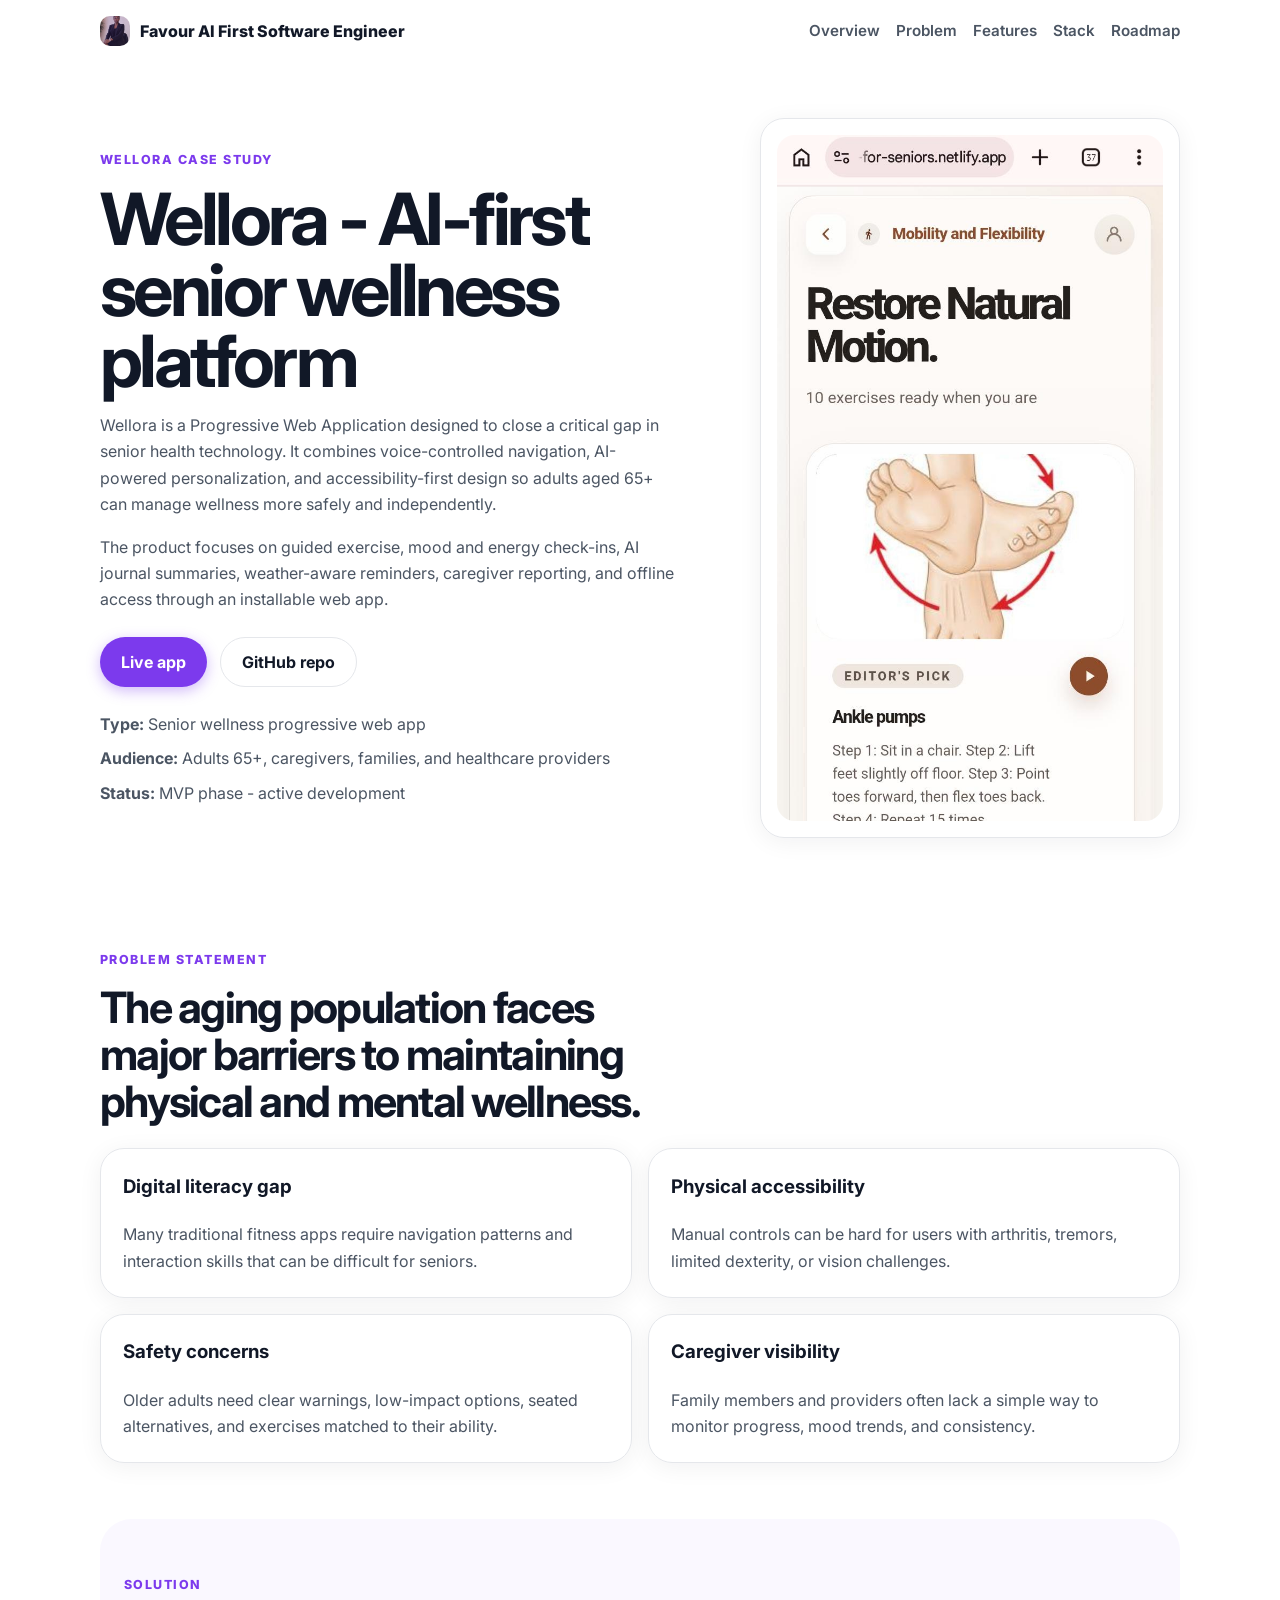
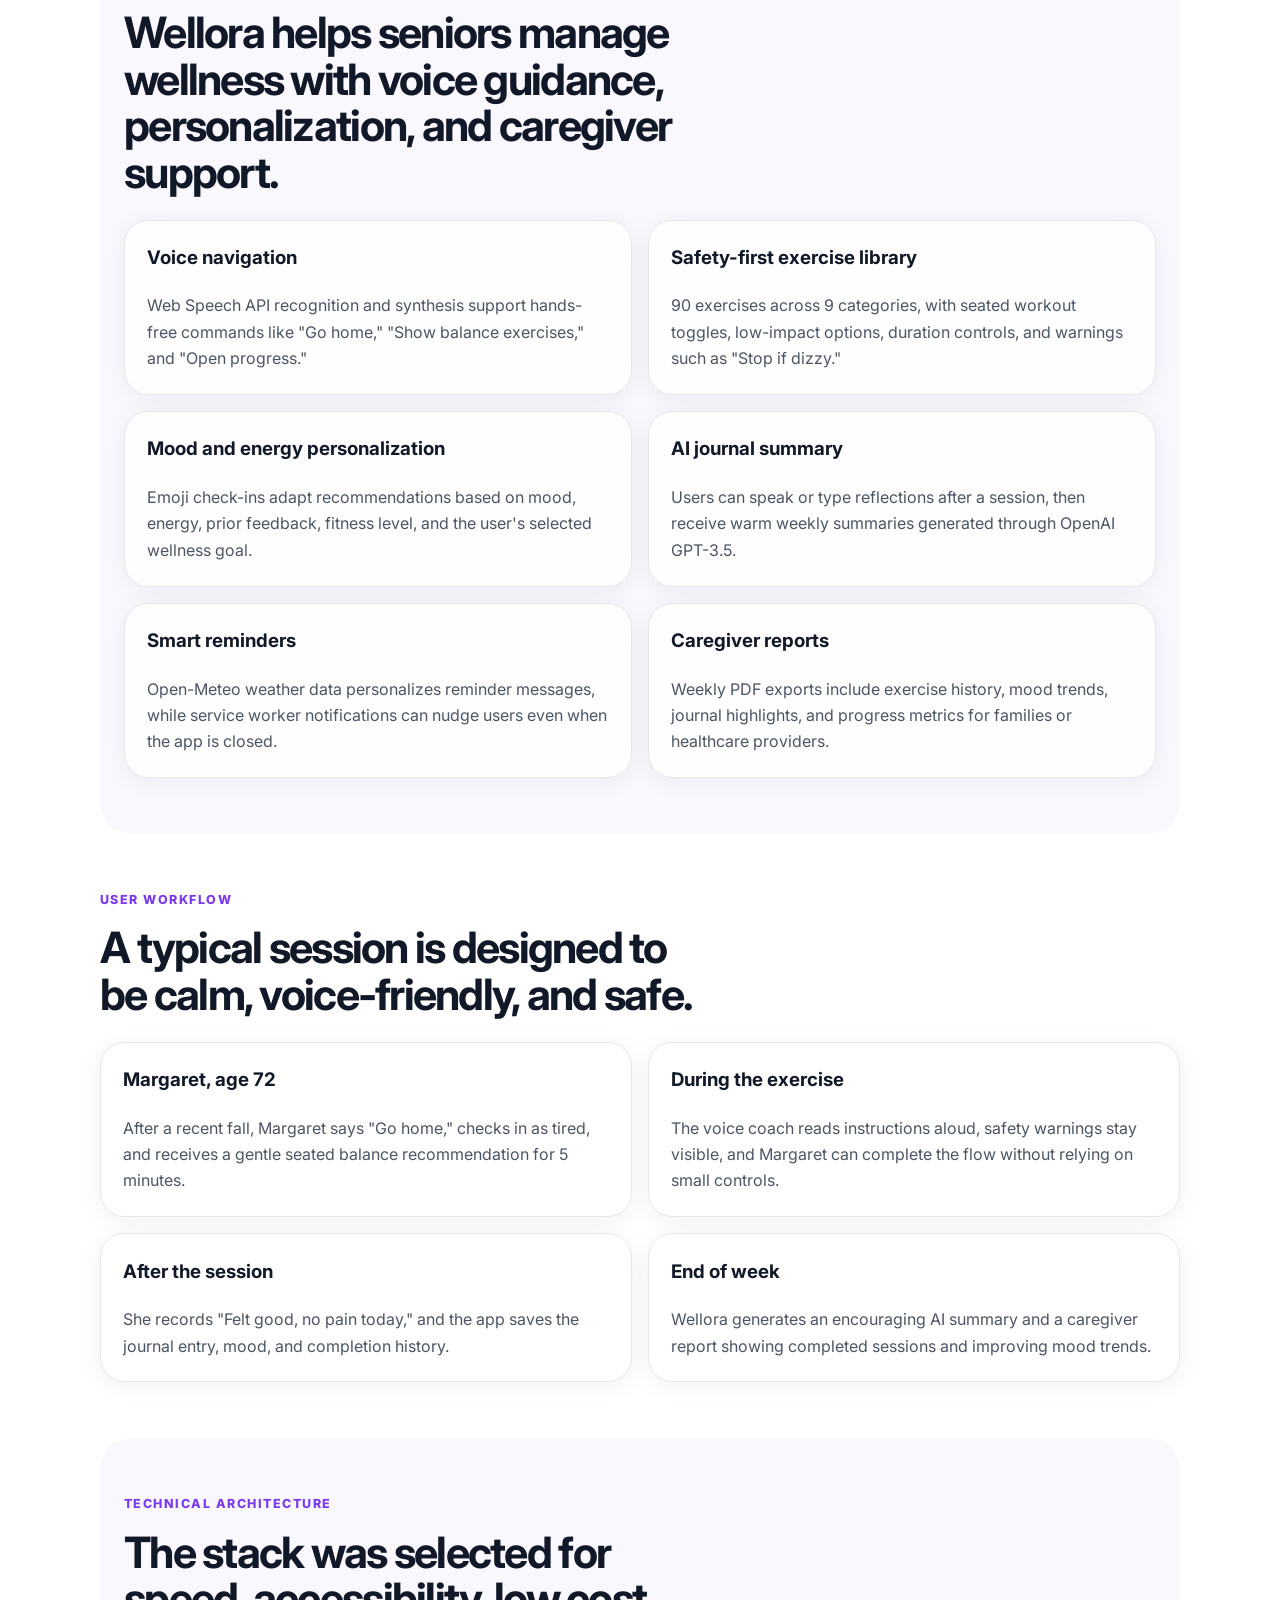
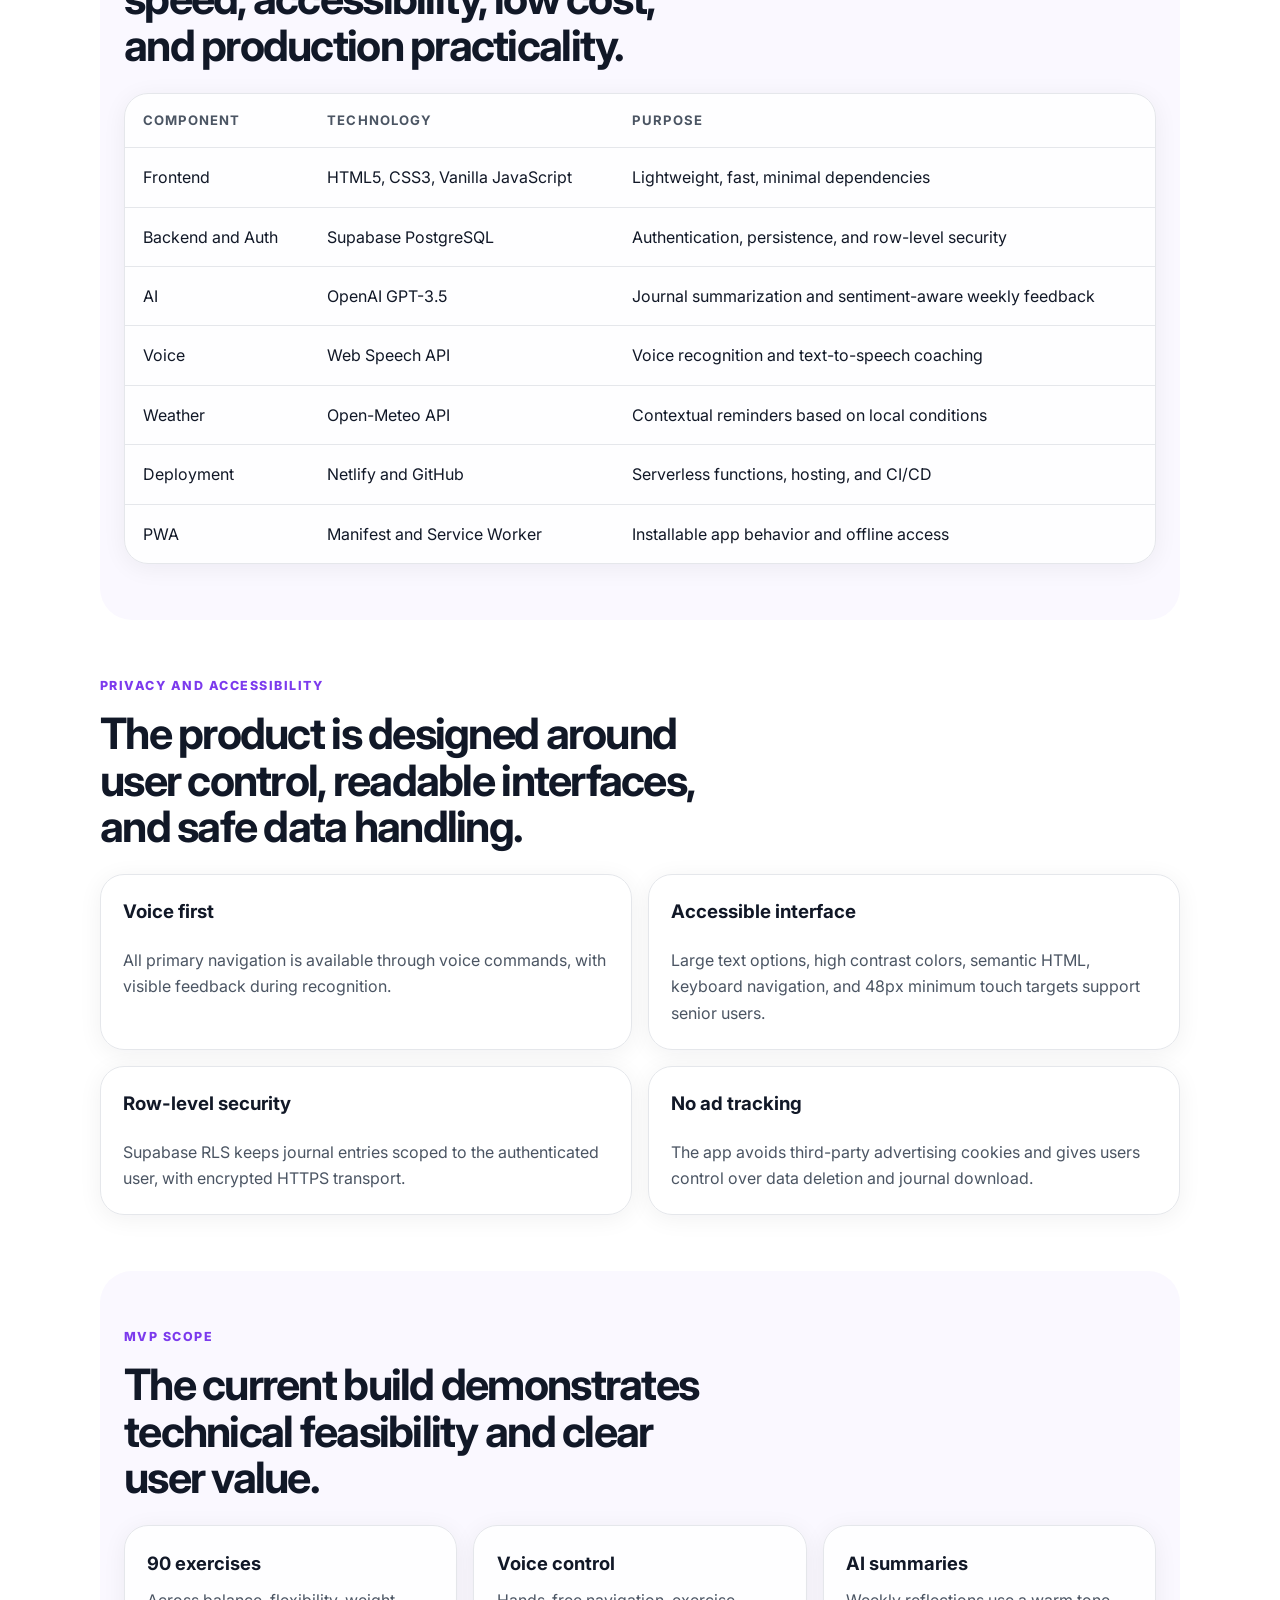
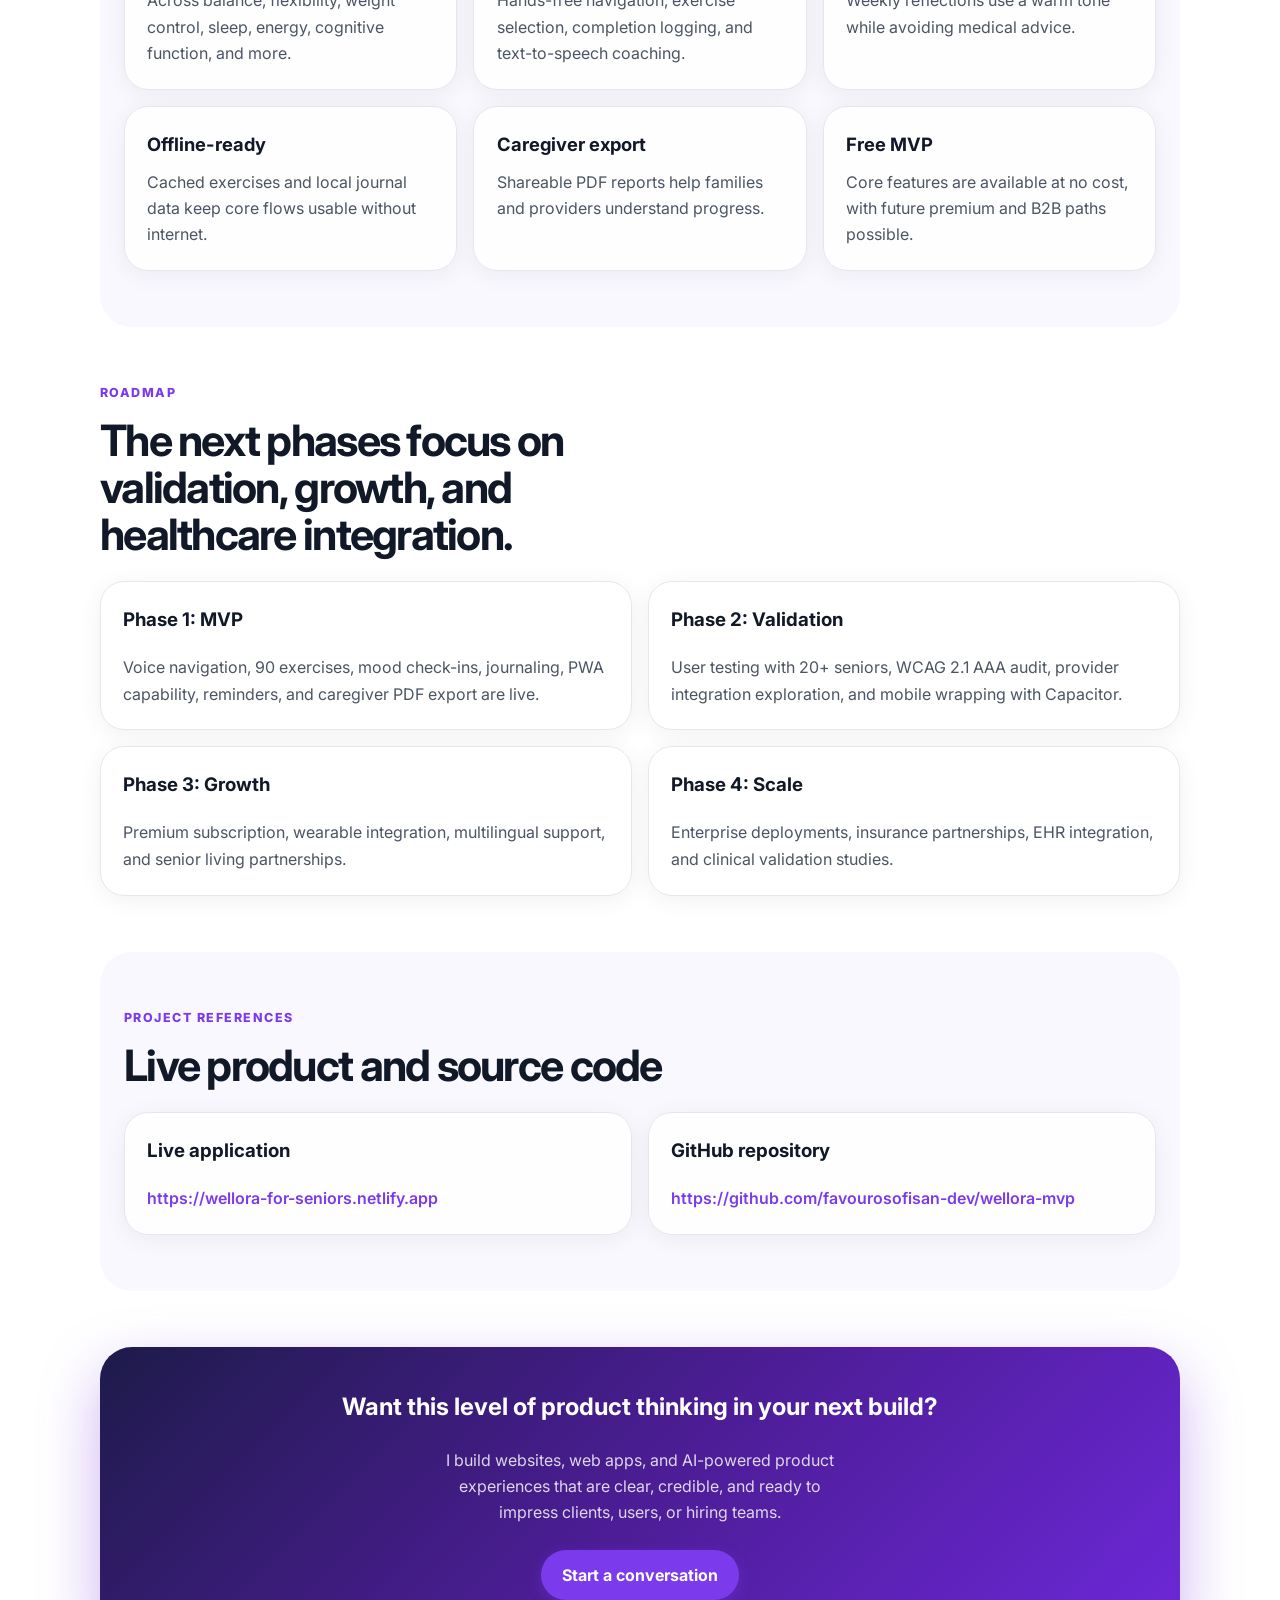
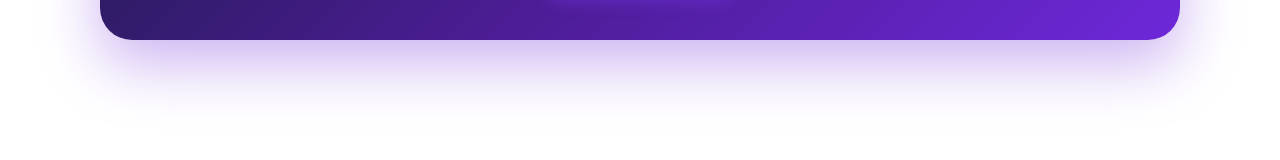
==== wellora-case-study/index.html @ d1d51df8 "Update portfolio workflow and toolkit" ====
<!DOCTYPE html>
<html lang="en">
  <head>
    <meta charset="UTF-8" />
    <meta name="viewport" content="width=device-width, initial-scale=1.0" />
    <title>Wellora Case Study | Favour Osofisan</title>
    <meta
      name="description"
      content="Wellora case study: an AI-first senior wellness PWA with voice navigation, AI personalization, caregiver reports, offline support, and accessibility-first design."
    />
    <link rel="preconnect" href="https://fonts.googleapis.com" />
    <link rel="preconnect" href="https://fonts.gstatic.com" crossorigin />
    <link
      href="https://fonts.googleapis.com/css2?family=Inter:wght@400;500;600;700;800&display=swap"
      rel="stylesheet"
    />
    <link rel="icon" href="../images/new%20portfolio%20image.jpeg" />
    <link rel="stylesheet" href="style.css" />
  </head>
  <body>
    <header class="site-header">
      <a class="brand" href="../index.html">
        <span class="brand-mark brand-photo" aria-hidden="true"></span>
        <span>Favour AI First Software Engineer</span>
      </a>
      <nav class="site-nav" aria-label="Case study navigation">
        <a href="#overview">Overview</a>
        <a href="#problem">Problem</a>
        <a href="#features">Features</a>
        <a href="#stack">Stack</a>
        <a href="#roadmap">Roadmap</a>
      </nav>
    </header>

    <main>
      <section class="hero" id="overview">
        <div class="hero-copy">
          <p class="eyebrow">Wellora Case Study</p>
          <h1>Wellora - AI-first senior wellness platform</h1>
          <p class="intro">
            Wellora is a Progressive Web Application designed to close a critical gap in senior
            health technology. It combines voice-controlled navigation, AI-powered personalization,
            and accessibility-first design so adults aged 65+ can manage wellness more safely and
            independently.
          </p>
          <p class="intro">
            The product focuses on guided exercise, mood and energy check-ins, AI journal summaries,
            weather-aware reminders, caregiver reporting, and offline access through an installable
            web app.
          </p>
          <div class="hero-actions">
            <a class="btn btn-primary" href="https://wellora-for-seniors.netlify.app" target="_blank" rel="noreferrer">Live app</a>
            <a class="btn btn-secondary" href="https://github.com/favourosofisan-dev/wellora-mvp" target="_blank" rel="noreferrer">GitHub repo</a>
          </div>
          <ul class="meta-list">
            <li><strong>Type:</strong> Senior wellness progressive web app</li>
            <li><strong>Audience:</strong> Adults 65+, caregivers, families, and healthcare providers</li>
            <li><strong>Status:</strong> MVP phase - active development</li>
          </ul>
        </div>

        <div class="hero-media card">
          <img src="../images/wellora-portfolio-image.jpeg" alt="Wellora app interface preview" />
        </div>
      </section>

      <section class="section" id="problem">
        <div class="section-heading">
          <p class="eyebrow">Problem Statement</p>
          <h2>The aging population faces major barriers to maintaining physical and mental wellness.</h2>
        </div>
        <div class="grid-two">
          <article class="card content-card">
            <h3>Digital literacy gap</h3>
            <p>Many traditional fitness apps require navigation patterns and interaction skills that can be difficult for seniors.</p>
          </article>
          <article class="card content-card">
            <h3>Physical accessibility</h3>
            <p>Manual controls can be hard for users with arthritis, tremors, limited dexterity, or vision challenges.</p>
          </article>
          <article class="card content-card">
            <h3>Safety concerns</h3>
            <p>Older adults need clear warnings, low-impact options, seated alternatives, and exercises matched to their ability.</p>
          </article>
          <article class="card content-card">
            <h3>Caregiver visibility</h3>
            <p>Family members and providers often lack a simple way to monitor progress, mood trends, and consistency.</p>
          </article>
        </div>
      </section>

      <section class="section section-tint" id="features">
        <div class="section-heading">
          <p class="eyebrow">Solution</p>
          <h2>Wellora helps seniors manage wellness with voice guidance, personalization, and caregiver support.</h2>
        </div>
        <div class="solution-grid">
          <article class="card content-card">
            <h3>Voice navigation</h3>
            <p>Web Speech API recognition and synthesis support hands-free commands like "Go home," "Show balance exercises," and "Open progress."</p>
          </article>
          <article class="card content-card">
            <h3>Safety-first exercise library</h3>
            <p>90 exercises across 9 categories, with seated workout toggles, low-impact options, duration controls, and warnings such as "Stop if dizzy."</p>
          </article>
          <article class="card content-card">
            <h3>Mood and energy personalization</h3>
            <p>Emoji check-ins adapt recommendations based on mood, energy, prior feedback, fitness level, and the user's selected wellness goal.</p>
          </article>
          <article class="card content-card">
            <h3>AI journal summary</h3>
            <p>Users can speak or type reflections after a session, then receive warm weekly summaries generated through OpenAI GPT-3.5.</p>
          </article>
          <article class="card content-card">
            <h3>Smart reminders</h3>
            <p>Open-Meteo weather data personalizes reminder messages, while service worker notifications can nudge users even when the app is closed.</p>
          </article>
          <article class="card content-card">
            <h3>Caregiver reports</h3>
            <p>Weekly PDF exports include exercise history, mood trends, journal highlights, and progress metrics for families or healthcare providers.</p>
          </article>
        </div>
      </section>

      <section class="section" id="workflow">
        <div class="section-heading">
          <p class="eyebrow">User Workflow</p>
          <h2>A typical session is designed to be calm, voice-friendly, and safe.</h2>
        </div>
        <div class="grid-two">
          <article class="card content-card">
            <h3>Margaret, age 72</h3>
            <p>After a recent fall, Margaret says "Go home," checks in as tired, and receives a gentle seated balance recommendation for 5 minutes.</p>
          </article>
          <article class="card content-card">
            <h3>During the exercise</h3>
            <p>The voice coach reads instructions aloud, safety warnings stay visible, and Margaret can complete the flow without relying on small controls.</p>
          </article>
          <article class="card content-card">
            <h3>After the session</h3>
            <p>She records "Felt good, no pain today," and the app saves the journal entry, mood, and completion history.</p>
          </article>
          <article class="card content-card">
            <h3>End of week</h3>
            <p>Wellora generates an encouraging AI summary and a caregiver report showing completed sessions and improving mood trends.</p>
          </article>
        </div>
      </section>

      <section class="section section-tint" id="stack">
        <div class="section-heading">
          <p class="eyebrow">Technical Architecture</p>
          <h2>The stack was selected for speed, accessibility, low cost, and production practicality.</h2>
        </div>
        <div class="table-card card">
          <table class="info-table">
            <thead>
              <tr>
                <th>Component</th>
                <th>Technology</th>
                <th>Purpose</th>
              </tr>
            </thead>
            <tbody>
              <tr>
                <td>Frontend</td>
                <td>HTML5, CSS3, Vanilla JavaScript</td>
                <td>Lightweight, fast, minimal dependencies</td>
              </tr>
              <tr>
                <td>Backend and Auth</td>
                <td>Supabase PostgreSQL</td>
                <td>Authentication, persistence, and row-level security</td>
              </tr>
              <tr>
                <td>AI</td>
                <td>OpenAI GPT-3.5</td>
                <td>Journal summarization and sentiment-aware weekly feedback</td>
              </tr>
              <tr>
                <td>Voice</td>
                <td>Web Speech API</td>
                <td>Voice recognition and text-to-speech coaching</td>
              </tr>
              <tr>
                <td>Weather</td>
                <td>Open-Meteo API</td>
                <td>Contextual reminders based on local conditions</td>
              </tr>
              <tr>
                <td>Deployment</td>
                <td>Netlify and GitHub</td>
                <td>Serverless functions, hosting, and CI/CD</td>
              </tr>
              <tr>
                <td>PWA</td>
                <td>Manifest and Service Worker</td>
                <td>Installable app behavior and offline access</td>
              </tr>
            </tbody>
          </table>
        </div>
      </section>

      <section class="section" id="privacy">
        <div class="section-heading">
          <p class="eyebrow">Privacy and Accessibility</p>
          <h2>The product is designed around user control, readable interfaces, and safe data handling.</h2>
        </div>
        <div class="solution-grid">
          <article class="card content-card">
            <h3>Voice first</h3>
            <p>All primary navigation is available through voice commands, with visible feedback during recognition.</p>
          </article>
          <article class="card content-card">
            <h3>Accessible interface</h3>
            <p>Large text options, high contrast colors, semantic HTML, keyboard navigation, and 48px minimum touch targets support senior users.</p>
          </article>
          <article class="card content-card">
            <h3>Row-level security</h3>
            <p>Supabase RLS keeps journal entries scoped to the authenticated user, with encrypted HTTPS transport.</p>
          </article>
          <article class="card content-card">
            <h3>No ad tracking</h3>
            <p>The app avoids third-party advertising cookies and gives users control over data deletion and journal download.</p>
          </article>
        </div>
      </section>

      <section class="section section-tint" id="results">
        <div class="section-heading">
          <p class="eyebrow">MVP Scope</p>
          <h2>The current build demonstrates technical feasibility and clear user value.</h2>
        </div>
        <div class="results-grid">
          <article class="card result-card">
            <strong>90 exercises</strong>
            <p>Across balance, flexibility, weight control, sleep, energy, cognitive function, and more.</p>
          </article>
          <article class="card result-card">
            <strong>Voice control</strong>
            <p>Hands-free navigation, exercise selection, completion logging, and text-to-speech coaching.</p>
          </article>
          <article class="card result-card">
            <strong>AI summaries</strong>
            <p>Weekly reflections use a warm tone while avoiding medical advice.</p>
          </article>
          <article class="card result-card">
            <strong>Offline-ready</strong>
            <p>Cached exercises and local journal data keep core flows usable without internet.</p>
          </article>
          <article class="card result-card">
            <strong>Caregiver export</strong>
            <p>Shareable PDF reports help families and providers understand progress.</p>
          </article>
          <article class="card result-card">
            <strong>Free MVP</strong>
            <p>Core features are available at no cost, with future premium and B2B paths possible.</p>
          </article>
        </div>
      </section>

      <section class="section" id="roadmap">
        <div class="section-heading">
          <p class="eyebrow">Roadmap</p>
          <h2>The next phases focus on validation, growth, and healthcare integration.</h2>
        </div>
        <div class="grid-two">
          <article class="card content-card">
            <h3>Phase 1: MVP</h3>
            <p>Voice navigation, 90 exercises, mood check-ins, journaling, PWA capability, reminders, and caregiver PDF export are live.</p>
          </article>
          <article class="card content-card">
            <h3>Phase 2: Validation</h3>
            <p>User testing with 20+ seniors, WCAG 2.1 AAA audit, provider integration exploration, and mobile wrapping with Capacitor.</p>
          </article>
          <article class="card content-card">
            <h3>Phase 3: Growth</h3>
            <p>Premium subscription, wearable integration, multilingual support, and senior living partnerships.</p>
          </article>
          <article class="card content-card">
            <h3>Phase 4: Scale</h3>
            <p>Enterprise deployments, insurance partnerships, EHR integration, and clinical validation studies.</p>
          </article>
        </div>
      </section>

      <section class="section section-tint" id="links">
        <div class="section-heading">
          <p class="eyebrow">Project References</p>
          <h2>Live product and source code</h2>
        </div>
        <div class="grid-two">
          <article class="card content-card">
            <h3>Live application</h3>
            <p><a class="text-link" href="https://wellora-for-seniors.netlify.app" target="_blank" rel="noreferrer">https://wellora-for-seniors.netlify.app</a></p>
          </article>
          <article class="card content-card">
            <h3>GitHub repository</h3>
            <p><a class="text-link" href="https://github.com/favourosofisan-dev/wellora-mvp" target="_blank" rel="noreferrer">https://github.com/favourosofisan-dev/wellora-mvp</a></p>
          </article>
        </div>
      </section>

      <section class="cta">
        <div class="cta-card">
          <h2>Want this level of product thinking in your next build?</h2>
          <p>
            I build websites, web apps, and AI-powered product experiences that are clear, credible,
            and ready to impress clients, users, or hiring teams.
          </p>
          <a class="btn btn-primary" href="../index.html#contact">Start a conversation</a>
        </div>
      </section>
    </main>

    <script src="script.js"></script>
  </body>
</html>
---- wellora-case-study/style.css ----
:root {
  --bg: #ffffff;
  --surface: #ffffff;
  --surface-soft: #faf8ff;
  --text: #111827;
  --text-muted: #4b5563;
  --accent: #7c3aed;
  --accent-dark: #6d28d9;
  --border: #e5e7eb;
  --shadow: 0 4px 24px rgba(17, 24, 39, 0.06);
  --radius: 24px;
  --radius-sm: 16px;
  --max-width: 1120px;
}

*,
*::before,
*::after {
  box-sizing: border-box;
}

html {
  scroll-behavior: smooth;
}

body {
  margin: 0;
  font-family: "Inter", system-ui, sans-serif;
  background: var(--bg);
  color: var(--text);
  line-height: 1.65;
}

a {
  color: inherit;
  text-decoration: none;
}

img {
  display: block;
  max-width: 100%;
}

.site-header {
  position: sticky;
  top: 0;
  z-index: 20;
  display: flex;
  align-items: center;
  justify-content: space-between;
  gap: 1rem;
  max-width: var(--max-width);
  margin: 0 auto;
  padding: 1rem 1.25rem;
  background: rgba(255, 255, 255, 0.92);
  backdrop-filter: blur(14px);
}

.brand {
  display: inline-flex;
  align-items: center;
  gap: 0.65rem;
  font-weight: 800;
}

.brand-mark {
  width: 30px;
  height: 30px;
  border-radius: 10px;
  background: linear-gradient(135deg, var(--accent), #a78bfa);
}

.brand-photo {
  background-image: linear-gradient(135deg, rgba(124, 58, 237, 0.18), rgba(167, 139, 250, 0.18)), url("../images/new portfolio image.jpeg");
  background-size: cover;
  background-position: center;
}

.site-nav {
  display: flex;
  flex-wrap: wrap;
  gap: 1rem;
}

.site-nav a {
  color: var(--text-muted);
  font-size: 0.95rem;
  font-weight: 600;
}

main {
  max-width: var(--max-width);
  margin: 0 auto;
  padding: 0 1.25rem 4rem;
}

.hero,
.section,
.cta {
  padding: 3.5rem 0;
}

.hero {
  display: grid;
  gap: 2rem;
  align-items: center;
}

.eyebrow {
  margin: 0 0 0.85rem;
  color: var(--accent);
  font-size: 0.78rem;
  font-weight: 800;
  letter-spacing: 0.12em;
  text-transform: uppercase;
}

h1,
h2,
h3 {
  margin-top: 0;
}

h1 {
  margin-bottom: 1rem;
  font-size: clamp(2.2rem, 6vw, 4.5rem);
  line-height: 0.98;
  letter-spacing: -0.05em;
  max-width: 11ch;
}

.intro {
  max-width: 58ch;
  color: var(--text-muted);
  font-size: 1rem;
}

.hero-actions {
  display: flex;
  flex-wrap: wrap;
  gap: 0.85rem;
  margin: 1.5rem 0;
}

.btn {
  display: inline-flex;
  align-items: center;
  justify-content: center;
  min-height: 50px;
  padding: 0 1.3rem;
  border-radius: 999px;
  font-weight: 700;
  transition: transform 0.2s ease, background 0.2s ease;
}

.btn:hover {
  transform: translateY(-1px);
}

.btn-primary {
  background: var(--accent);
  color: #fff;
  box-shadow: 0 4px 14px rgba(124, 58, 237, 0.35);
}

.btn-primary:hover {
  background: var(--accent-dark);
}

.btn-secondary {
  background: var(--surface);
  border: 1px solid var(--border);
}

.meta-list {
  display: grid;
  gap: 0.5rem;
  padding: 0;
  margin: 0;
  list-style: none;
  color: var(--text-muted);
}

.card {
  background: rgba(255, 255, 255, 0.88);
  border: 1px solid var(--border);
  border-radius: var(--radius);
  box-shadow: var(--shadow);
}

.hero-media {
  padding: 1rem;
}

.hero-media img {
  width: 100%;
  border-radius: calc(var(--radius) - 6px);
  aspect-ratio: 9 / 16;
  object-fit: cover;
  object-position: top center;
}

.section-tint {
  background: var(--surface-soft);
  border-radius: 32px;
  padding-left: 1.5rem;
  padding-right: 1.5rem;
}

.section-heading {
  max-width: 60ch;
  margin-bottom: 1.5rem;
}

.section-heading h2 {
  margin-bottom: 0;
  font-size: clamp(1.6rem, 4vw, 2.7rem);
  line-height: 1.08;
  letter-spacing: -0.04em;
}

.grid-two,
.solution-grid,
.process-list,
.results-grid {
  display: grid;
  gap: 1rem;
}

.table-card {
  overflow: hidden;
}

.info-table {
  width: 100%;
  border-collapse: collapse;
}

.info-table th,
.info-table td {
  padding: 1rem 1.1rem;
  text-align: left;
  vertical-align: top;
  border-bottom: 1px solid var(--border);
}

.info-table th {
  font-size: 0.82rem;
  letter-spacing: 0.08em;
  text-transform: uppercase;
  color: var(--text-muted);
}

.info-table tbody tr:last-child td {
  border-bottom: 0;
}

.result-card {
  padding: 1.4rem;
}

.result-card strong {
  display: block;
  margin-bottom: 0.55rem;
  font-size: 1.15rem;
}

.result-card p {
  margin: 0;
  color: var(--text-muted);
}

.text-link {
  color: var(--accent);
  font-weight: 600;
  word-break: break-word;
}

.content-card,
.process-card {
  padding: 1.4rem;
}

.content-card p,
.process-card p {
  margin-bottom: 0;
  color: var(--text-muted);
}

.step {
  display: inline-flex;
  margin-bottom: 0.8rem;
  color: var(--accent);
  font-size: 0.8rem;
  font-weight: 800;
  letter-spacing: 0.1em;
}

.cta-card {
  padding: 2.5rem 1.5rem;
  border-radius: 32px;
  text-align: center;
  background: linear-gradient(135deg, #1e1b4b 0%, #4c1d95 50%, #6d28d9 100%);
  color: #fff;
  box-shadow: 0 24px 60px rgba(109, 40, 217, 0.35);
}

.cta-card p {
  max-width: 42ch;
  margin: 0 auto 1.5rem;
  color: rgba(255, 255, 255, 0.82);
}

@media (min-width: 760px) {
  .hero {
    grid-template-columns: minmax(0, 1.05fr) minmax(320px, 420px);
  }

  .grid-two {
    grid-template-columns: repeat(2, 1fr);
  }

  .solution-grid {
    grid-template-columns: repeat(2, 1fr);
  }

  .process-list {
    grid-template-columns: repeat(3, 1fr);
  }

  .results-grid {
    grid-template-columns: repeat(3, 1fr);
  }
}

@media (max-width: 759px) {
  .site-header {
    flex-direction: column;
    align-items: flex-start;
  }

  .site-nav {
    gap: 0.8rem;
  }

  h1 {
    max-width: none;
  }

  .section-tint {
    padding-left: 1rem;
    padding-right: 1rem;
  }

  .info-table,
  .info-table thead,
  .info-table tbody,
  .info-table tr,
  .info-table th,
  .info-table td {
    display: block;
  }

  .info-table thead {
    display: none;
  }

  .info-table td {
    padding-top: 0.45rem;
    padding-bottom: 0.85rem;
  }

  .info-table tr {
    padding: 0.85rem 1rem;
    border-bottom: 1px solid var(--border);
  }

  .info-table tbody tr:last-child {
    border-bottom: 0;
  }
}
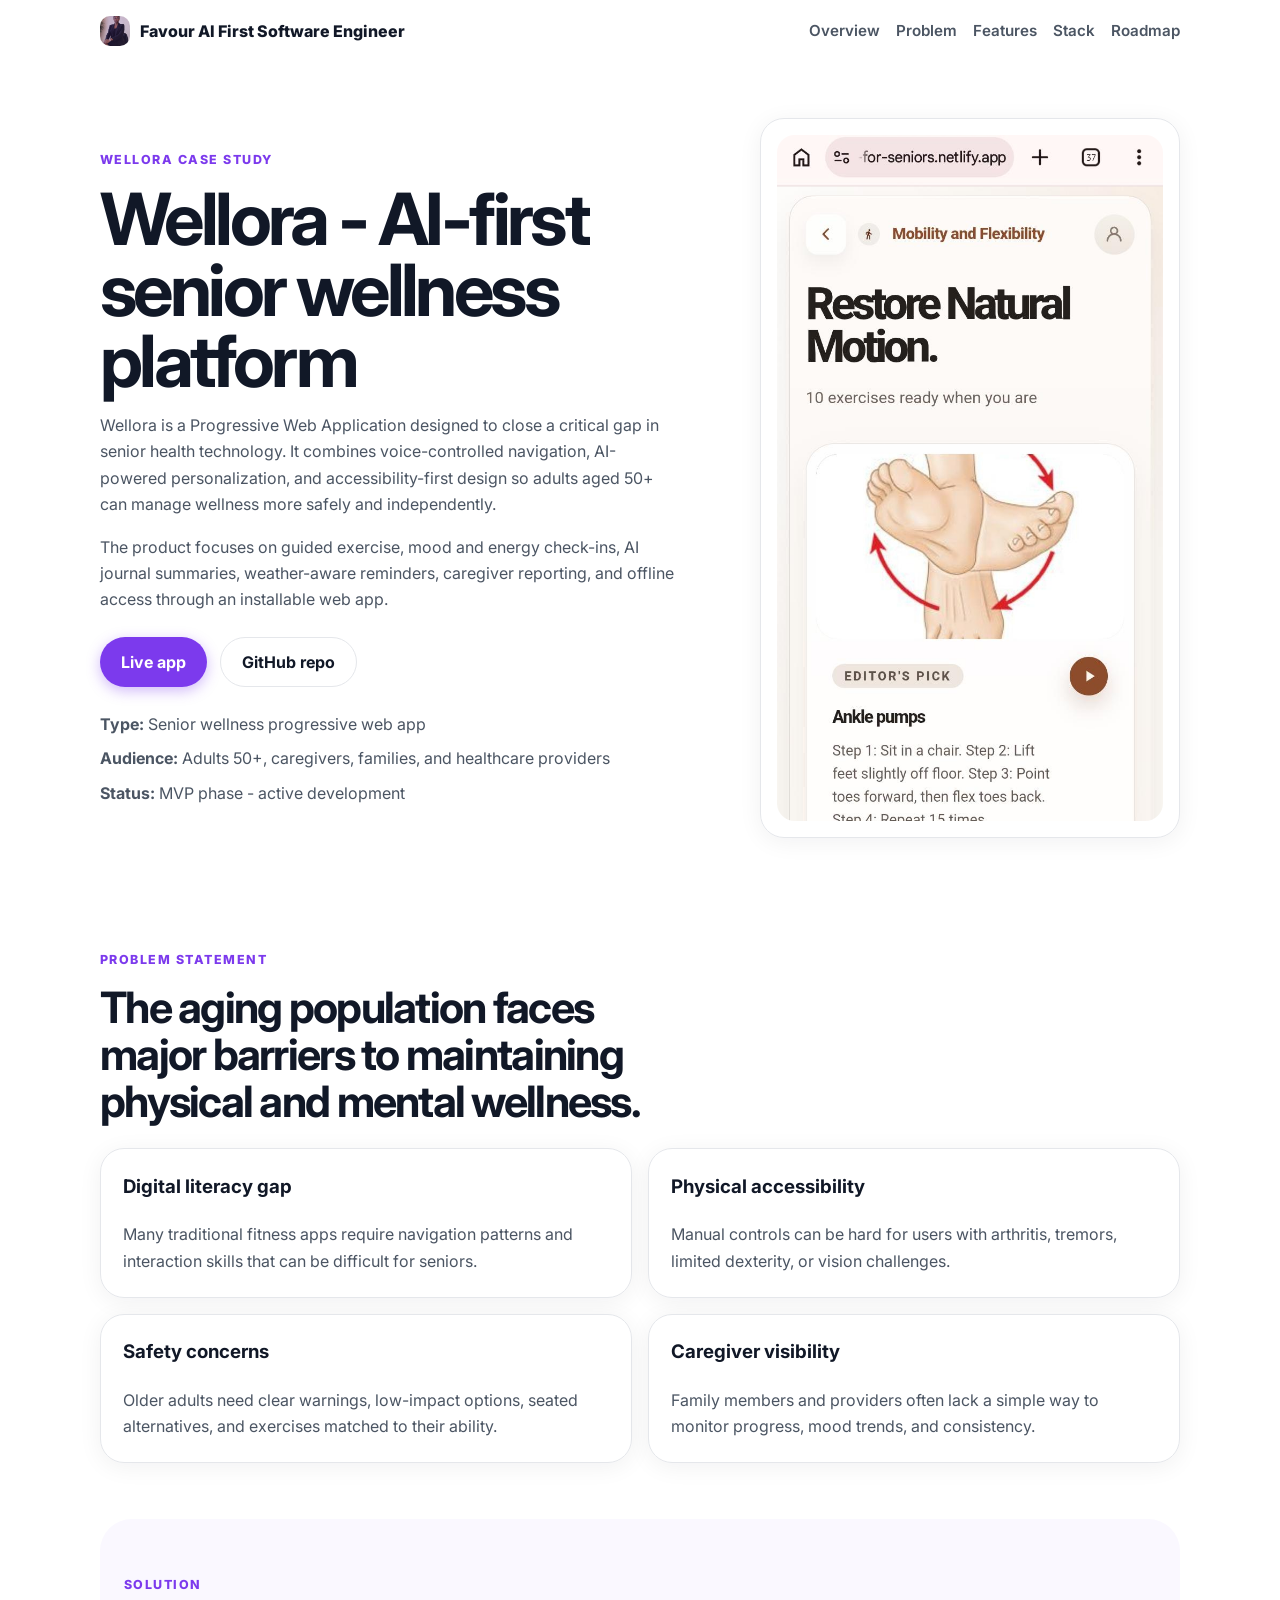
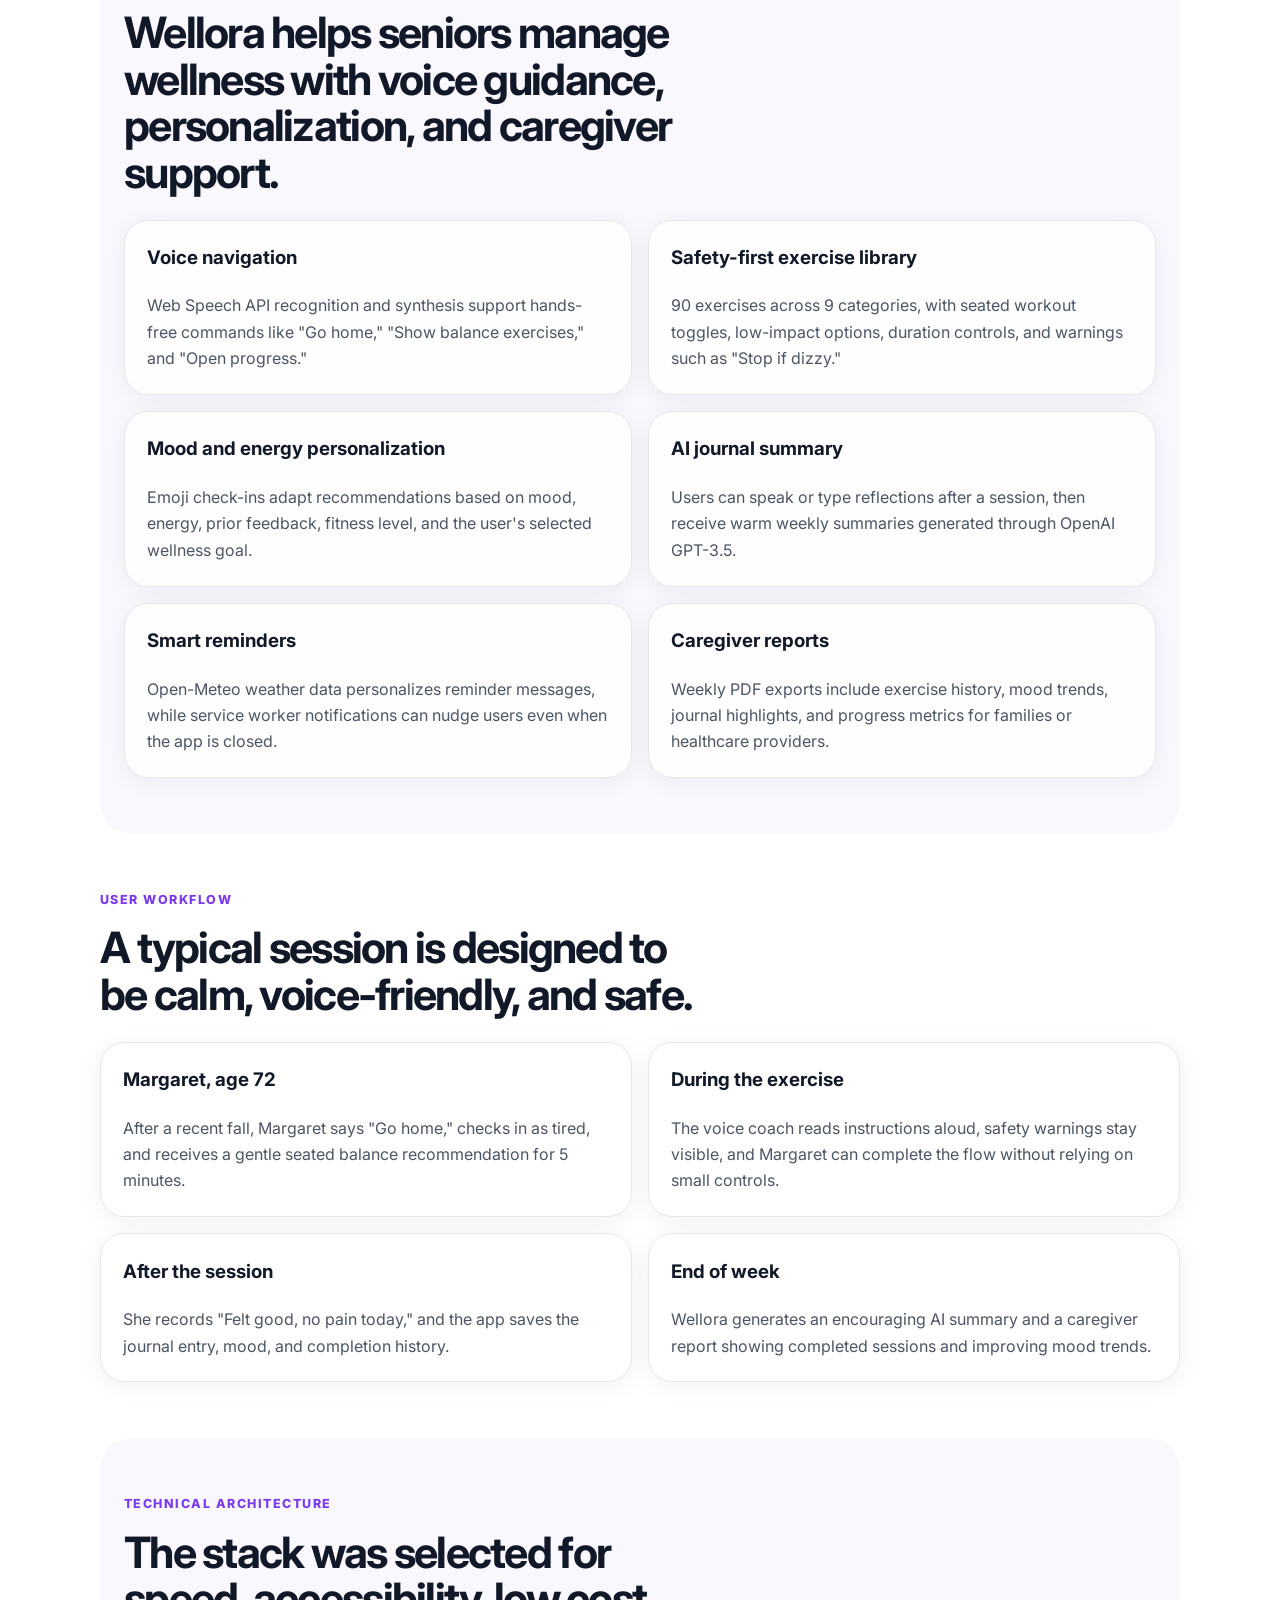
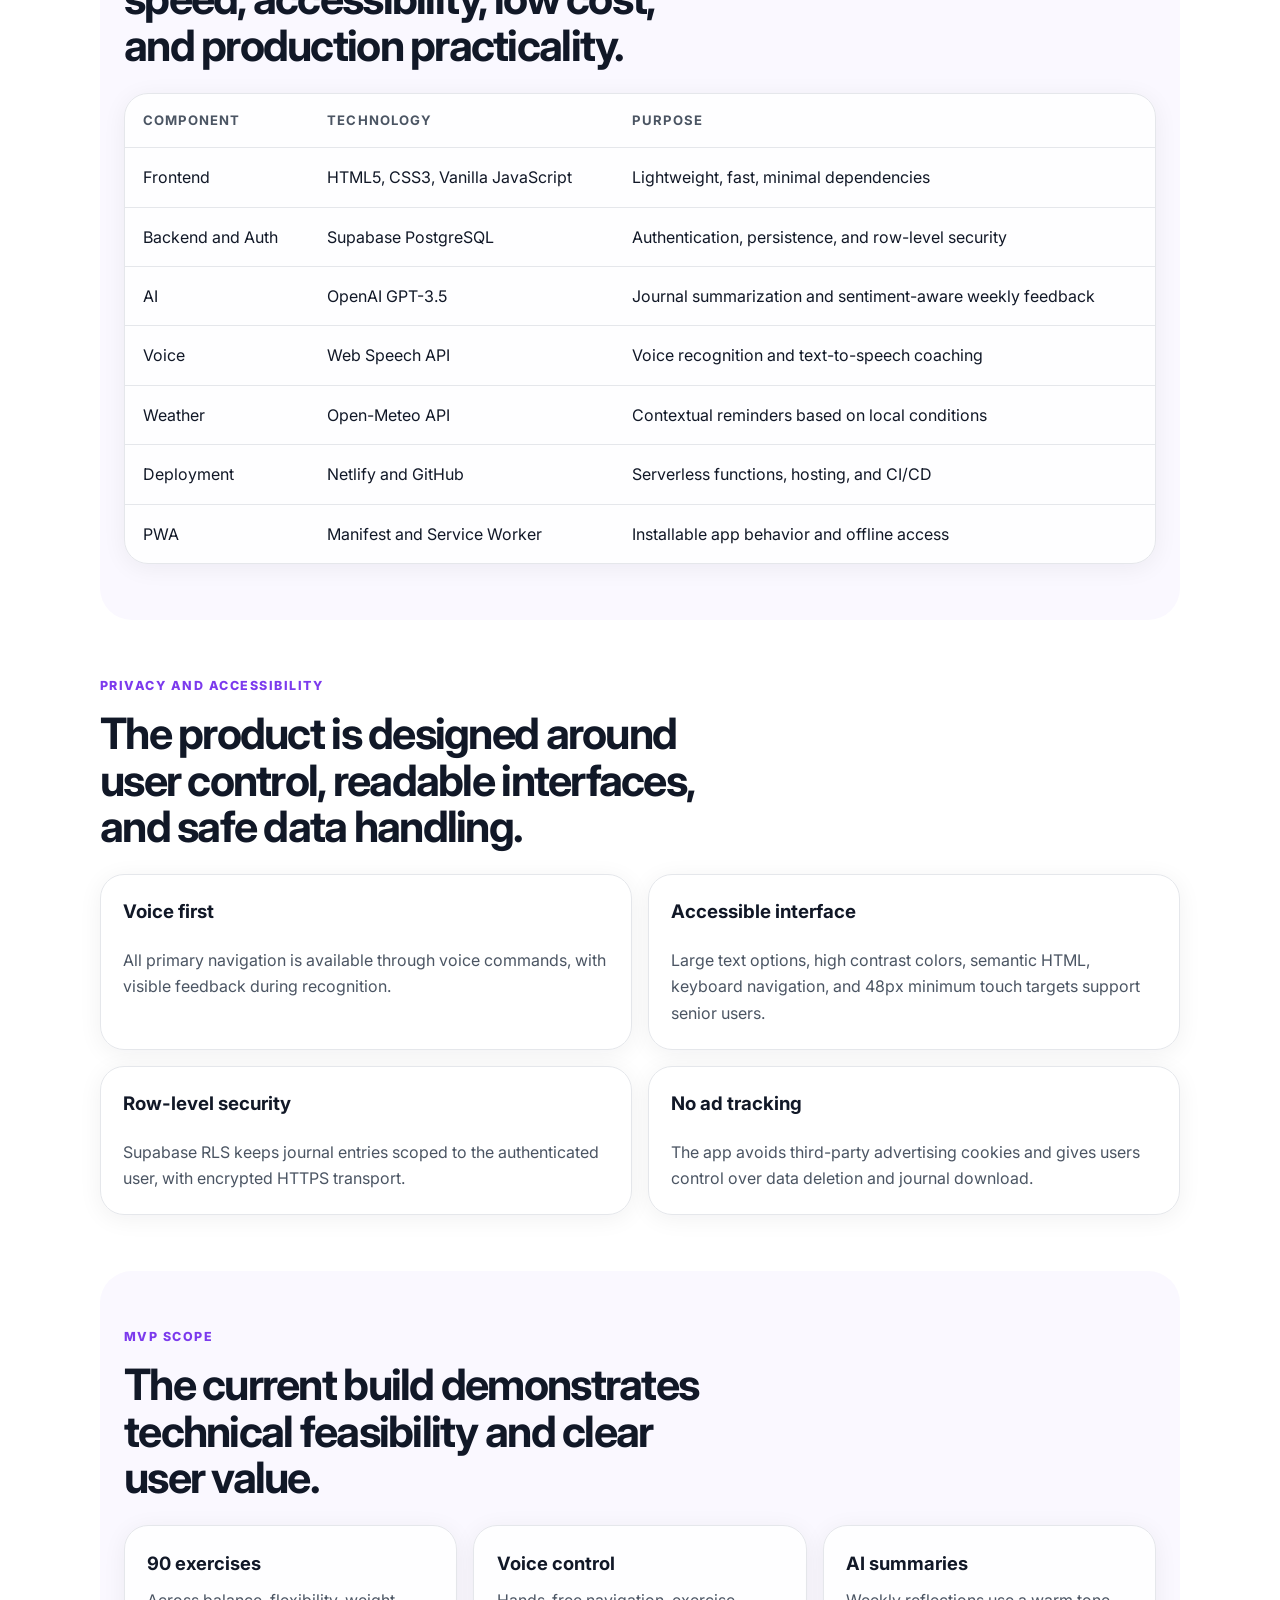
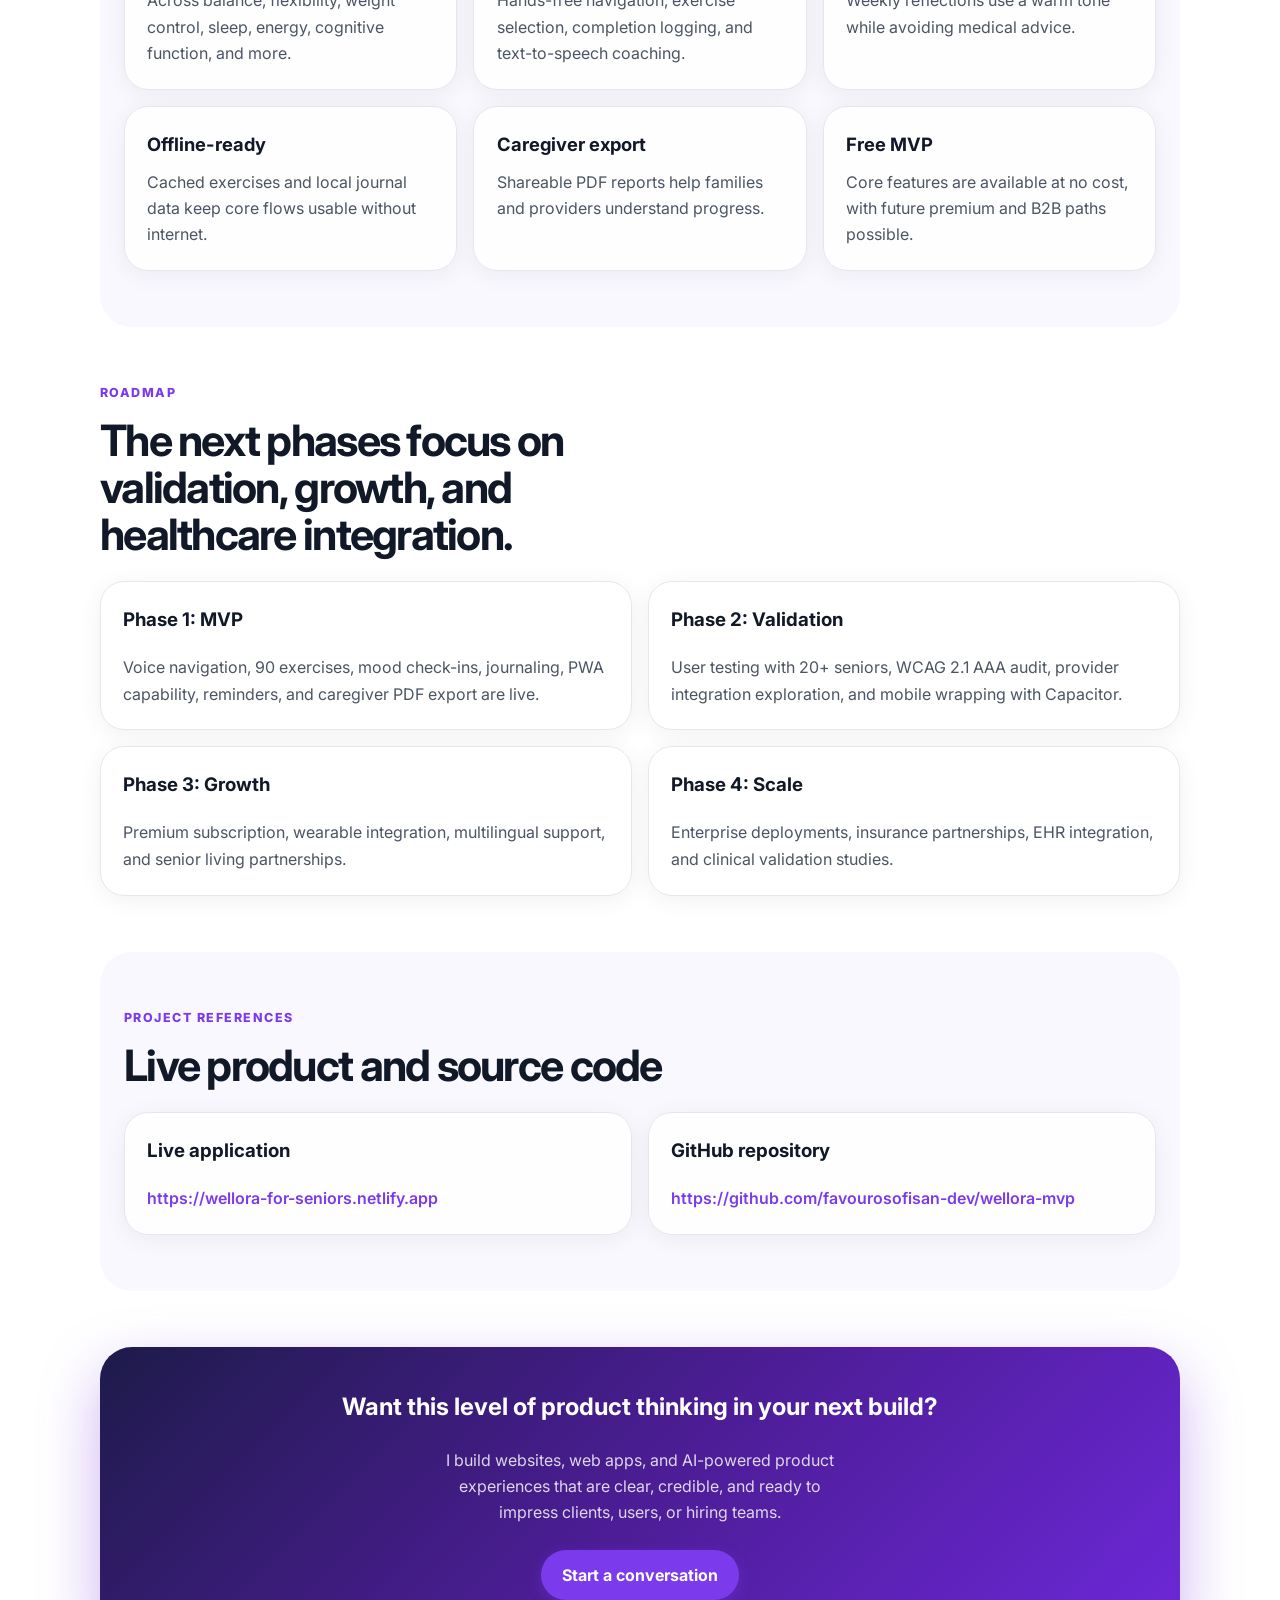
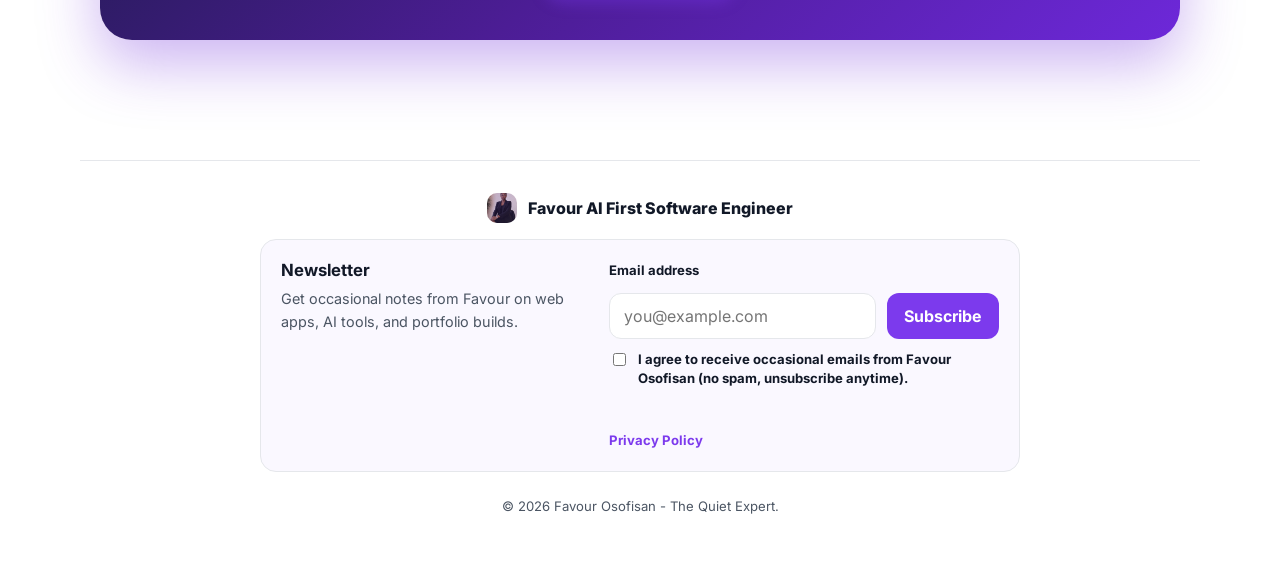
==== commit 81082d0b: "Portfolio update: add footer newsletter signup with consent checkbox, privacy policy page, and GDPR-" ====
--- a/wellora-case-study/index.html
+++ b/wellora-case-study/index.html
@@ -40,7 +40,7 @@
           <p class="intro">
             Wellora is a Progressive Web Application designed to close a critical gap in senior
             health technology. It combines voice-controlled navigation, AI-powered personalization,
-            and accessibility-first design so adults aged 65+ can manage wellness more safely and
+            and accessibility-first design so adults aged 50+ can manage wellness more safely and
             independently.
           </p>
           <p class="intro">
@@ -54,7 +54,7 @@
           </div>
           <ul class="meta-list">
             <li><strong>Type:</strong> Senior wellness progressive web app</li>
-            <li><strong>Audience:</strong> Adults 65+, caregivers, families, and healthcare providers</li>
+            <li><strong>Audience:</strong> Adults 50+, caregivers, families, and healthcare providers</li>
             <li><strong>Status:</strong> MVP phase - active development</li>
           </ul>
         </div>
@@ -314,6 +314,34 @@
       </section>
     </main>
 
+    <footer class="site-footer">
+      <a class="brand brand--footer" href="../index.html">
+        <span class="brand-mark brand-photo" aria-hidden="true"></span>
+        <span>Favour AI First Software Engineer</span>
+      </a>
+      <section class="footer-newsletter" aria-labelledby="footer-newsletter-title">
+        <div>
+          <h2 id="footer-newsletter-title">Newsletter</h2>
+          <p>Get occasional notes from Favour on web apps, AI tools, and portfolio builds.</p>
+        </div>
+        <form class="footer-newsletter-form" data-newsletter-form>
+          <label for="footer-newsletter-email">Email address</label>
+          <div class="footer-newsletter-row">
+            <input id="footer-newsletter-email" name="email" type="email" autocomplete="email" placeholder="you@example.com" required />
+            <button type="submit">Subscribe</button>
+          </div>
+          <label class="consent-check" for="footer-newsletter-consent">
+            <input id="footer-newsletter-consent" name="consent" type="checkbox" value="I agree to receive occasional emails from Favour Osofisan (no spam, unsubscribe anytime)." required />
+            <span>I agree to receive occasional emails from Favour Osofisan (no spam, unsubscribe anytime).</span>
+          </label>
+          <p class="newsletter-message" data-newsletter-message role="status" aria-live="polite"></p>
+          <a class="privacy-link" href="../privacy.html">Privacy Policy</a>
+        </form>
+      </section>
+      <p>&copy; <span id="year"></span> Favour Osofisan - The Quiet Expert.</p>
+    </footer>
+
+    <script src="../supabase-config.js"></script>
     <script src="script.js"></script>
   </body>
 </html>
--- a/wellora-case-study/style.css
+++ b/wellora-case-study/style.css
@@ -311,6 +311,145 @@
   color: rgba(255, 255, 255, 0.82);
 }
 
+.site-footer {
+  max-width: var(--max-width);
+  margin: 0 auto;
+  padding: 2rem 1.25rem 3rem;
+  text-align: center;
+  border-top: 1px solid var(--border);
+}
+
+.brand--footer {
+  justify-content: center;
+  margin-bottom: 1rem;
+}
+
+.footer-newsletter {
+  display: grid;
+  gap: 1rem;
+  margin: 0 auto 1.5rem;
+  padding: 1.25rem;
+  max-width: 760px;
+  text-align: left;
+  border: 1px solid var(--border);
+  border-radius: var(--radius-sm);
+  background: var(--surface-soft);
+}
+
+.footer-newsletter h2 {
+  margin: 0 0 0.35rem;
+  font-size: 1.05rem;
+  line-height: 1.3;
+}
+
+.footer-newsletter p {
+  margin: 0;
+  color: var(--text-muted);
+  font-size: 0.9rem;
+  line-height: 1.6;
+}
+
+.footer-newsletter-form {
+  display: grid;
+  gap: 0.7rem;
+}
+
+.footer-newsletter-form > label {
+  color: var(--text);
+  font-size: 0.82rem;
+  font-weight: 700;
+}
+
+.footer-newsletter-row {
+  display: grid;
+  gap: 0.65rem;
+}
+
+.footer-newsletter-row input {
+  width: 100%;
+  min-height: 46px;
+  padding: 0 0.9rem;
+  border: 1px solid var(--border);
+  border-radius: 12px;
+  background: #fff;
+  color: var(--text);
+  font: inherit;
+}
+
+.footer-newsletter-row input:focus {
+  outline: 3px solid rgba(124, 58, 237, 0.16);
+  border-color: var(--accent);
+}
+
+.footer-newsletter-row button {
+  min-height: 46px;
+  padding: 0 1.1rem;
+  border: 0;
+  border-radius: 12px;
+  background: var(--accent);
+  color: #fff;
+  font: inherit;
+  font-weight: 700;
+}
+
+.footer-newsletter-row button:hover,
+.footer-newsletter-row button:focus-visible {
+  background: var(--accent-dark);
+}
+
+.footer-newsletter-row button:disabled {
+  cursor: wait;
+  opacity: 0.72;
+}
+
+.consent-check {
+  display: grid;
+  grid-template-columns: auto 1fr;
+  gap: 0.55rem;
+  align-items: start;
+  color: var(--text-muted);
+  font-size: 0.78rem;
+  line-height: 1.45;
+}
+
+.consent-check input {
+  margin-top: 0.2rem;
+  accent-color: var(--accent);
+}
+
+.privacy-link {
+  justify-self: start;
+  color: var(--accent);
+  font-size: 0.82rem;
+  font-weight: 700;
+}
+
+.privacy-link:hover,
+.privacy-link:focus-visible {
+  color: var(--accent-dark);
+}
+
+.newsletter-message {
+  min-height: 1.2rem;
+  margin: 0;
+  font-size: 0.8rem;
+  line-height: 1.45;
+}
+
+.newsletter-message.is-success {
+  color: #15803d;
+}
+
+.newsletter-message.is-error {
+  color: #b91c1c;
+}
+
+.site-footer > p {
+  margin: 0;
+  color: var(--text-muted);
+  font-size: 0.82rem;
+}
+
 @media (min-width: 760px) {
   .hero {
     grid-template-columns: minmax(0, 1.05fr) minmax(320px, 420px);
@@ -330,6 +469,15 @@
 
   .results-grid {
     grid-template-columns: repeat(3, 1fr);
+  }
+
+  .footer-newsletter {
+    grid-template-columns: minmax(0, 0.8fr) minmax(320px, 1fr);
+    align-items: start;
+  }
+
+  .footer-newsletter-row {
+    grid-template-columns: minmax(0, 1fr) auto;
   }
 }
 
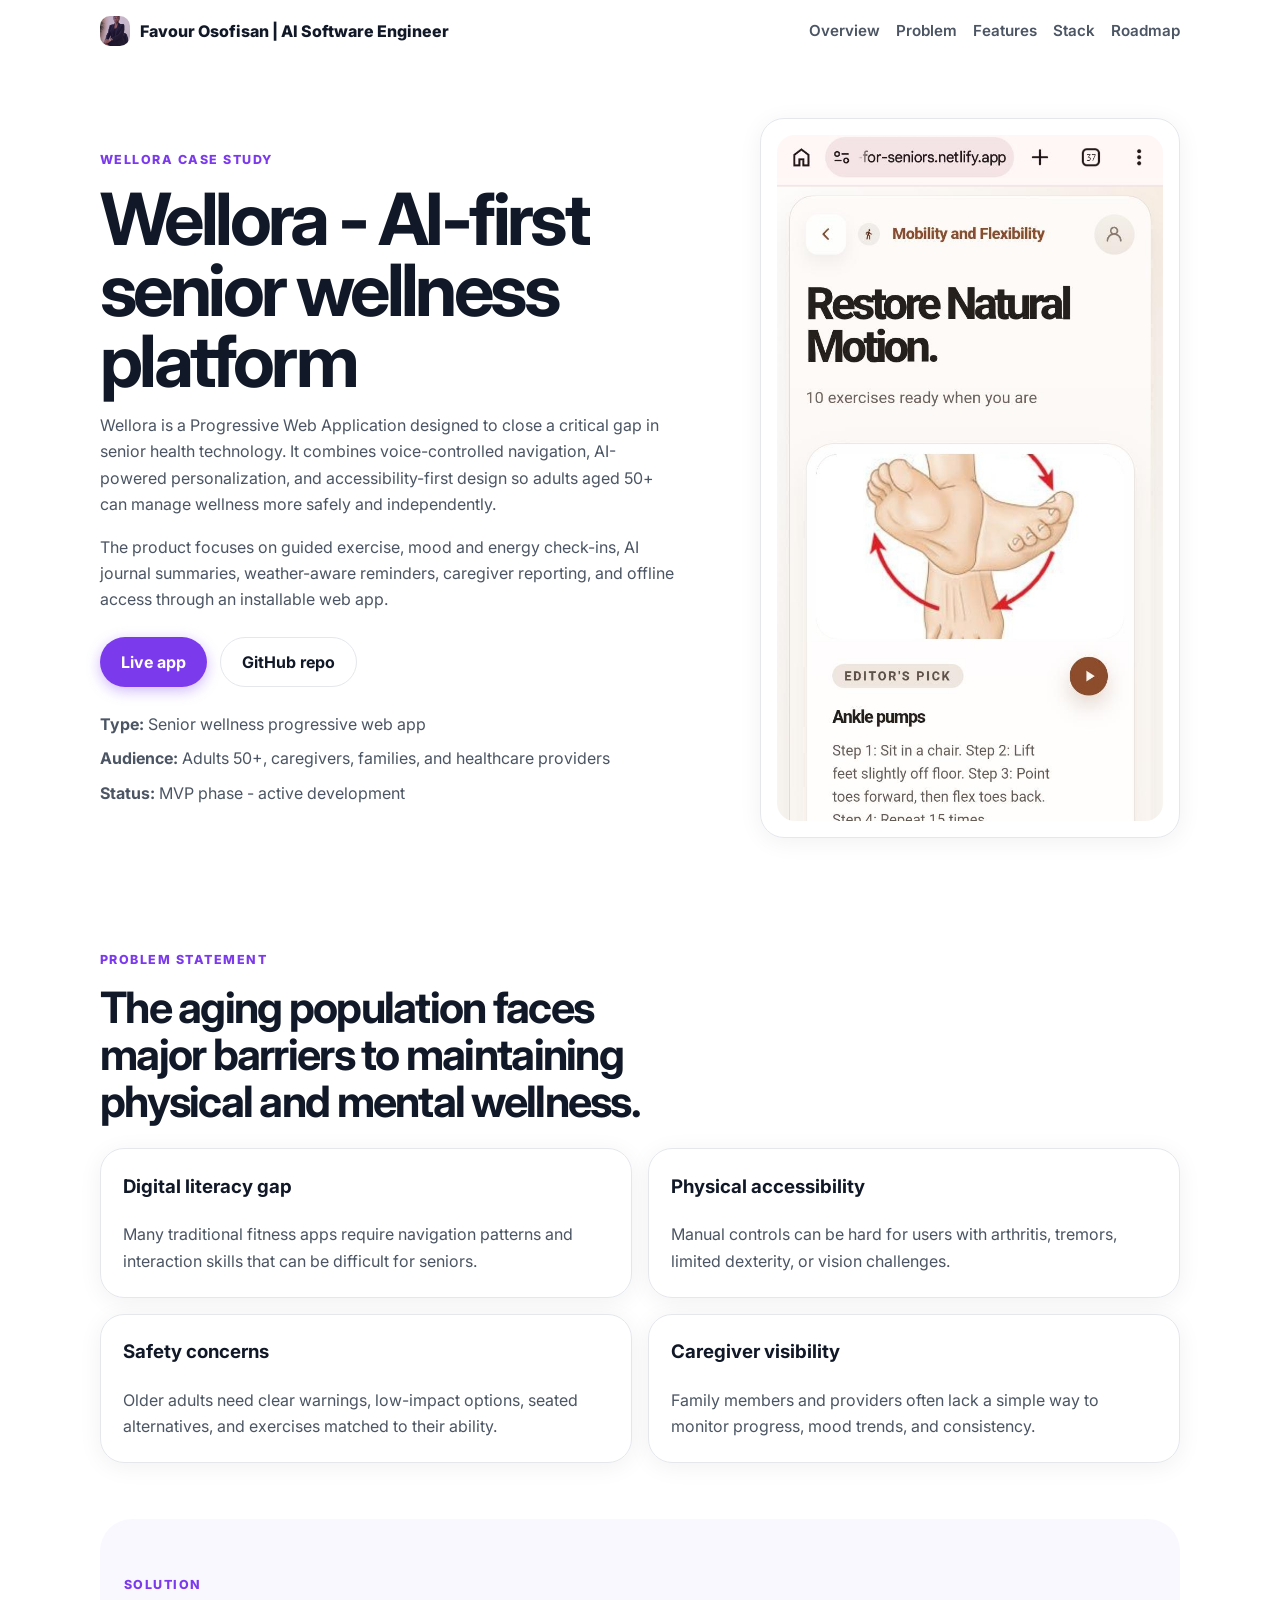
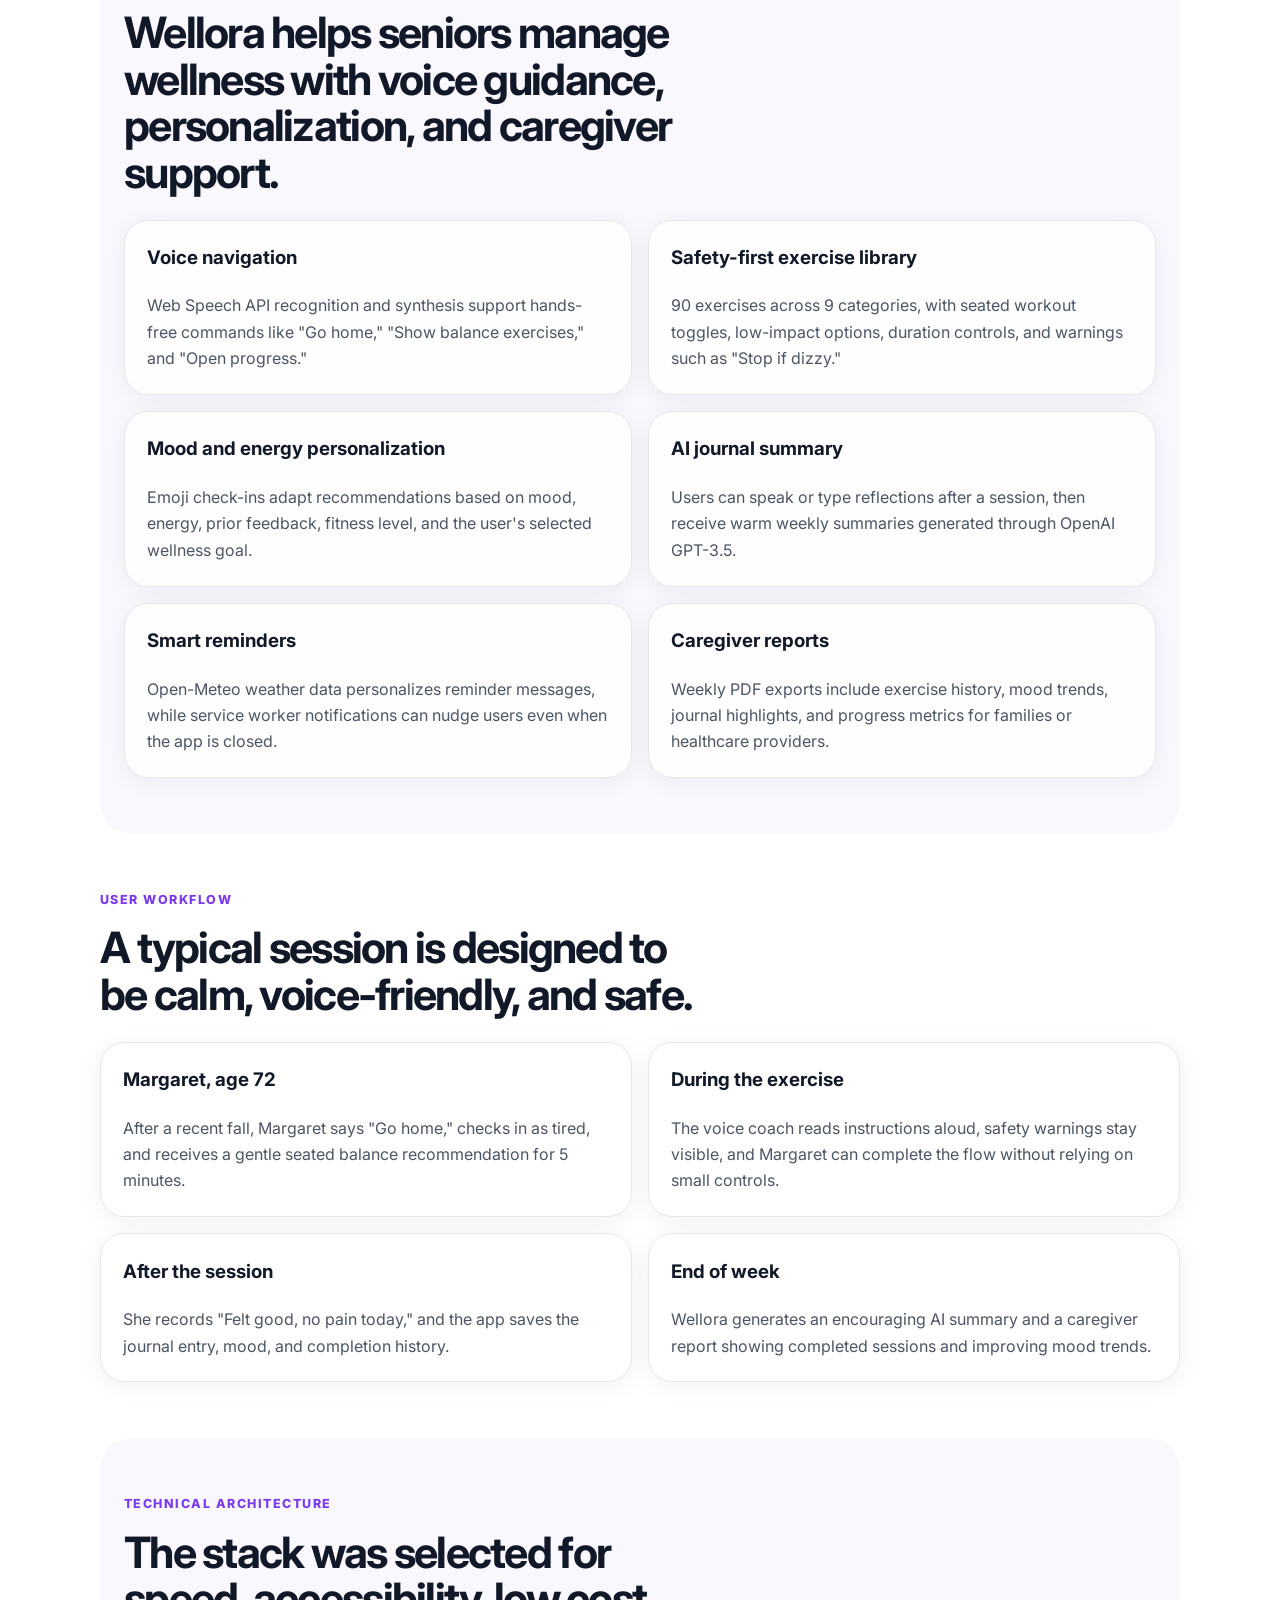
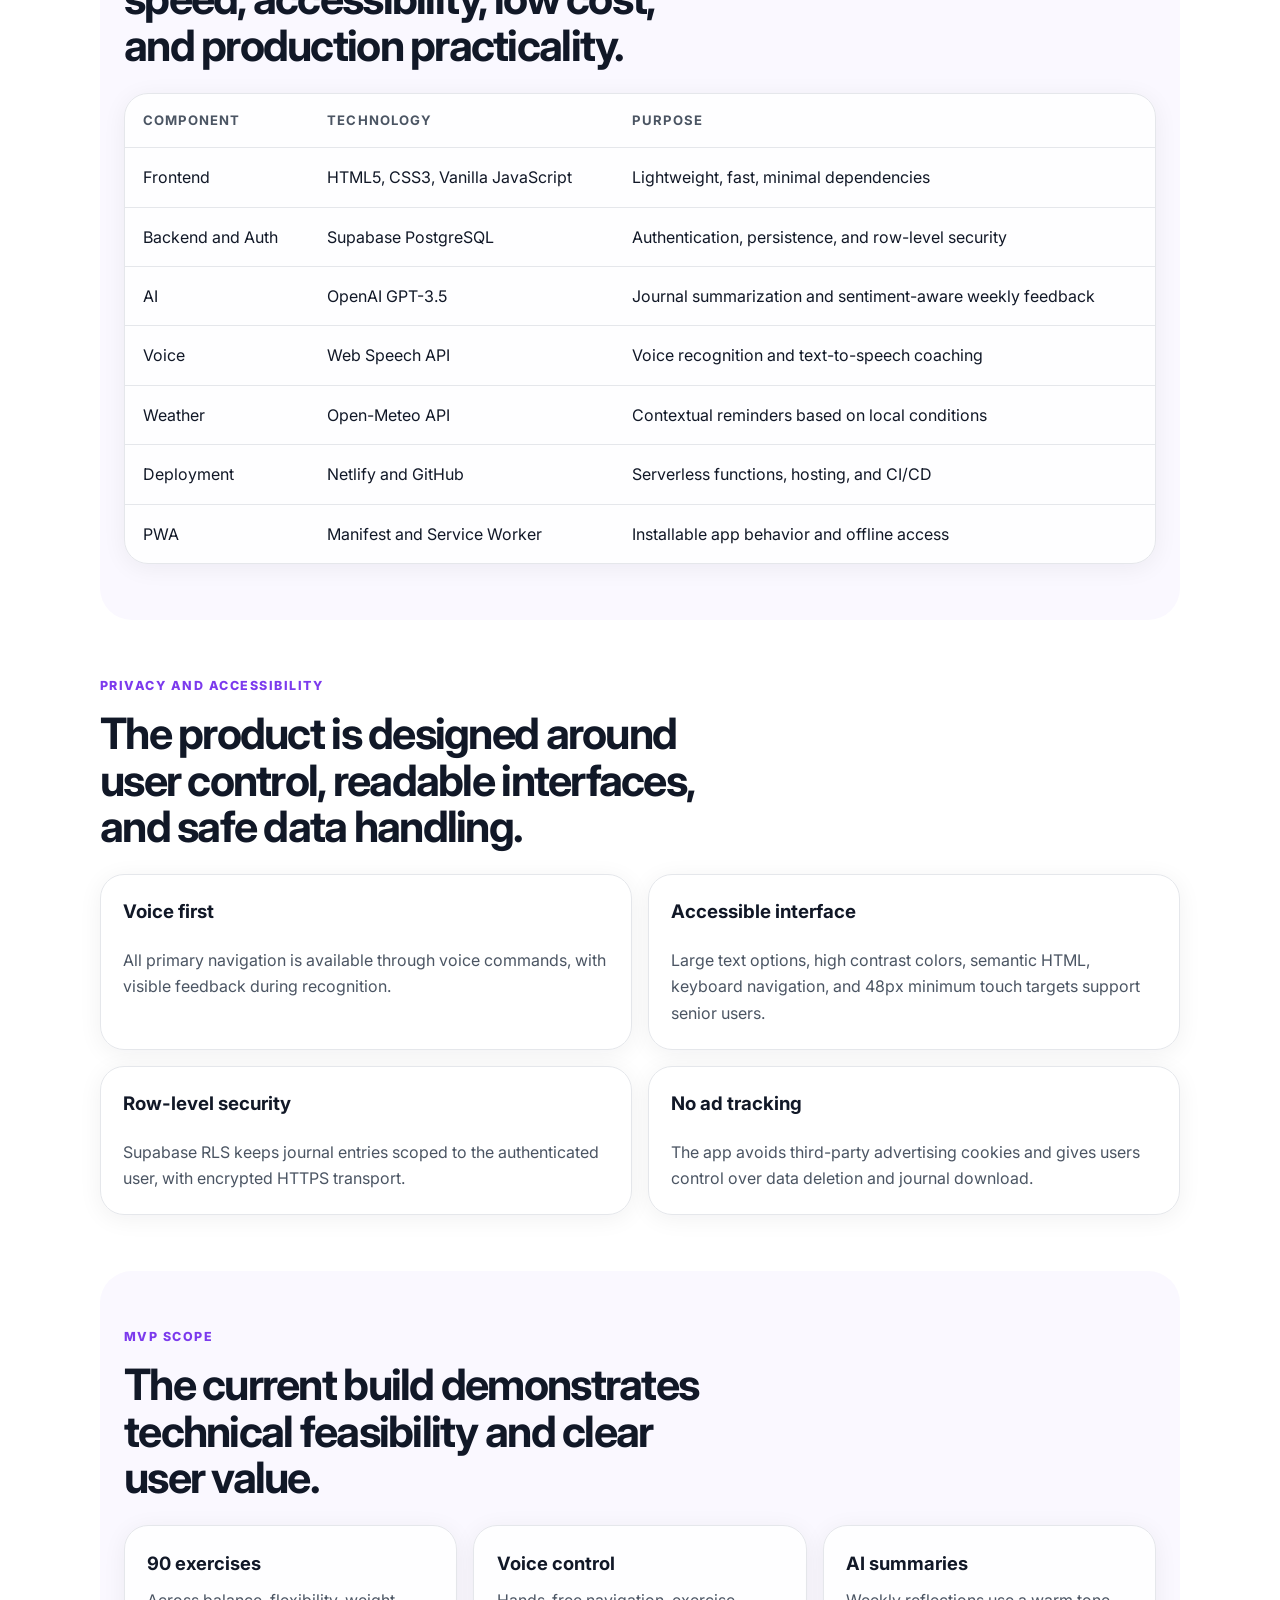
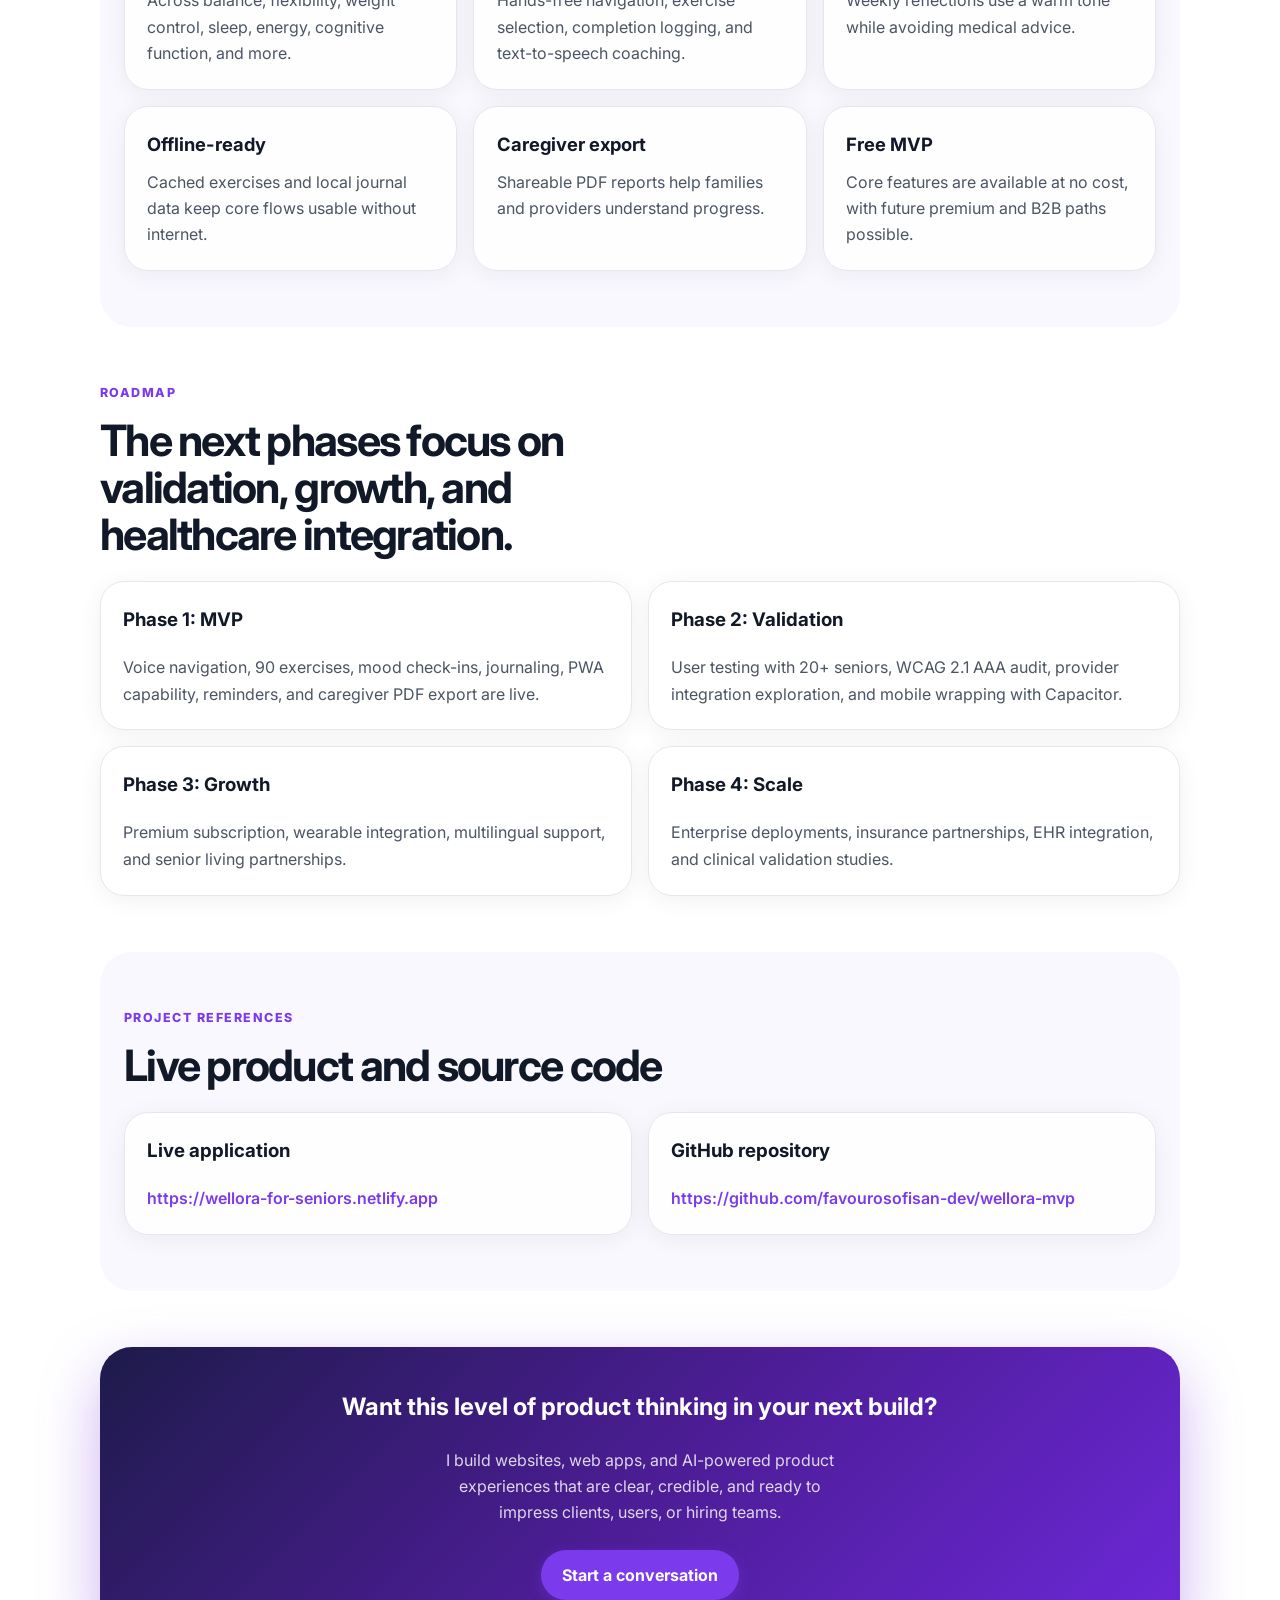
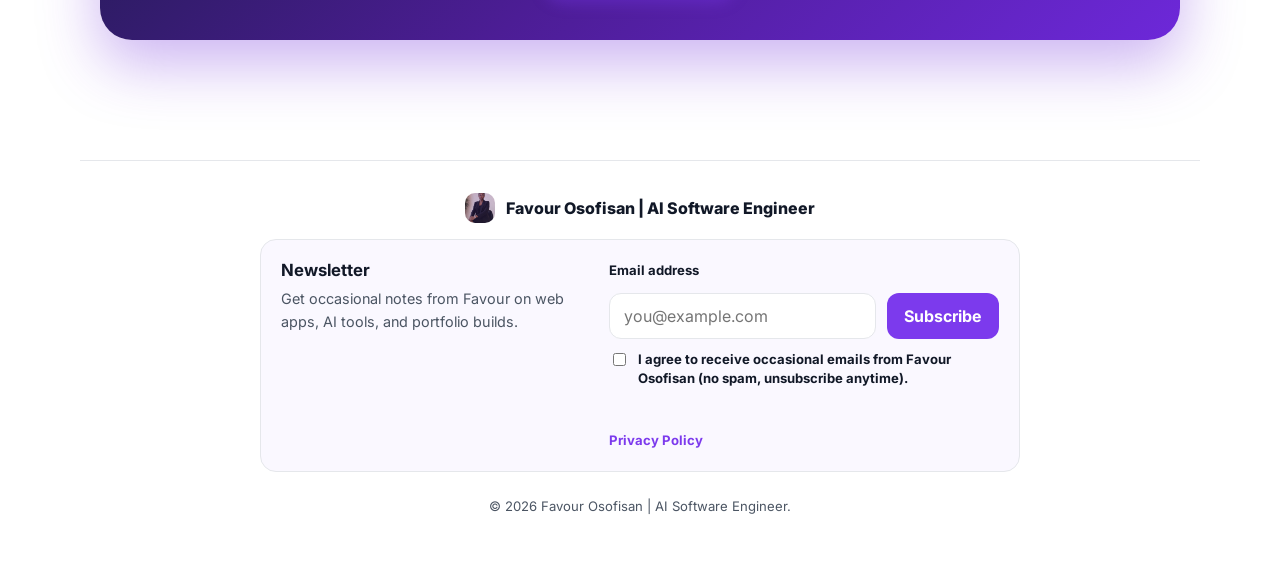
==== commit 9d98fddf: "update portfolio; add wellora case study,certificate image" ====
--- a/wellora-case-study/index.html
+++ b/wellora-case-study/index.html
@@ -21,7 +21,7 @@
     <header class="site-header">
       <a class="brand" href="../index.html">
         <span class="brand-mark brand-photo" aria-hidden="true"></span>
-        <span>Favour AI First Software Engineer</span>
+        <span>Favour Osofisan | AI Software Engineer</span>
       </a>
       <nav class="site-nav" aria-label="Case study navigation">
         <a href="#overview">Overview</a>
@@ -59,7 +59,7 @@
           </ul>
         </div>
 
-        <div class="hero-media card">
+        <div class="hero-media card glow-card">
           <img src="../images/wellora-portfolio-image.jpeg" alt="Wellora app interface preview" />
         </div>
       </section>
@@ -70,19 +70,19 @@
           <h2>The aging population faces major barriers to maintaining physical and mental wellness.</h2>
         </div>
         <div class="grid-two">
-          <article class="card content-card">
+          <article class="card content-card glow-card">
             <h3>Digital literacy gap</h3>
             <p>Many traditional fitness apps require navigation patterns and interaction skills that can be difficult for seniors.</p>
           </article>
-          <article class="card content-card">
+          <article class="card content-card glow-card">
             <h3>Physical accessibility</h3>
             <p>Manual controls can be hard for users with arthritis, tremors, limited dexterity, or vision challenges.</p>
           </article>
-          <article class="card content-card">
+          <article class="card content-card glow-card">
             <h3>Safety concerns</h3>
             <p>Older adults need clear warnings, low-impact options, seated alternatives, and exercises matched to their ability.</p>
           </article>
-          <article class="card content-card">
+          <article class="card content-card glow-card">
             <h3>Caregiver visibility</h3>
             <p>Family members and providers often lack a simple way to monitor progress, mood trends, and consistency.</p>
           </article>
@@ -95,27 +95,27 @@
           <h2>Wellora helps seniors manage wellness with voice guidance, personalization, and caregiver support.</h2>
         </div>
         <div class="solution-grid">
-          <article class="card content-card">
+          <article class="card content-card glow-card">
             <h3>Voice navigation</h3>
             <p>Web Speech API recognition and synthesis support hands-free commands like "Go home," "Show balance exercises," and "Open progress."</p>
           </article>
-          <article class="card content-card">
+          <article class="card content-card glow-card">
             <h3>Safety-first exercise library</h3>
             <p>90 exercises across 9 categories, with seated workout toggles, low-impact options, duration controls, and warnings such as "Stop if dizzy."</p>
           </article>
-          <article class="card content-card">
+          <article class="card content-card glow-card">
             <h3>Mood and energy personalization</h3>
             <p>Emoji check-ins adapt recommendations based on mood, energy, prior feedback, fitness level, and the user's selected wellness goal.</p>
           </article>
-          <article class="card content-card">
+          <article class="card content-card glow-card">
             <h3>AI journal summary</h3>
             <p>Users can speak or type reflections after a session, then receive warm weekly summaries generated through OpenAI GPT-3.5.</p>
           </article>
-          <article class="card content-card">
+          <article class="card content-card glow-card">
             <h3>Smart reminders</h3>
             <p>Open-Meteo weather data personalizes reminder messages, while service worker notifications can nudge users even when the app is closed.</p>
           </article>
-          <article class="card content-card">
+          <article class="card content-card glow-card">
             <h3>Caregiver reports</h3>
             <p>Weekly PDF exports include exercise history, mood trends, journal highlights, and progress metrics for families or healthcare providers.</p>
           </article>
@@ -128,19 +128,19 @@
           <h2>A typical session is designed to be calm, voice-friendly, and safe.</h2>
         </div>
         <div class="grid-two">
-          <article class="card content-card">
+          <article class="card content-card glow-card">
             <h3>Margaret, age 72</h3>
             <p>After a recent fall, Margaret says "Go home," checks in as tired, and receives a gentle seated balance recommendation for 5 minutes.</p>
           </article>
-          <article class="card content-card">
+          <article class="card content-card glow-card">
             <h3>During the exercise</h3>
             <p>The voice coach reads instructions aloud, safety warnings stay visible, and Margaret can complete the flow without relying on small controls.</p>
           </article>
-          <article class="card content-card">
+          <article class="card content-card glow-card">
             <h3>After the session</h3>
             <p>She records "Felt good, no pain today," and the app saves the journal entry, mood, and completion history.</p>
           </article>
-          <article class="card content-card">
+          <article class="card content-card glow-card">
             <h3>End of week</h3>
             <p>Wellora generates an encouraging AI summary and a caregiver report showing completed sessions and improving mood trends.</p>
           </article>
@@ -152,7 +152,7 @@
           <p class="eyebrow">Technical Architecture</p>
           <h2>The stack was selected for speed, accessibility, low cost, and production practicality.</h2>
         </div>
-        <div class="table-card card">
+        <div class="table-card card glow-card">
           <table class="info-table">
             <thead>
               <tr>
@@ -208,19 +208,19 @@
           <h2>The product is designed around user control, readable interfaces, and safe data handling.</h2>
         </div>
         <div class="solution-grid">
-          <article class="card content-card">
+          <article class="card content-card glow-card">
             <h3>Voice first</h3>
             <p>All primary navigation is available through voice commands, with visible feedback during recognition.</p>
           </article>
-          <article class="card content-card">
+          <article class="card content-card glow-card">
             <h3>Accessible interface</h3>
             <p>Large text options, high contrast colors, semantic HTML, keyboard navigation, and 48px minimum touch targets support senior users.</p>
           </article>
-          <article class="card content-card">
+          <article class="card content-card glow-card">
             <h3>Row-level security</h3>
             <p>Supabase RLS keeps journal entries scoped to the authenticated user, with encrypted HTTPS transport.</p>
           </article>
-          <article class="card content-card">
+          <article class="card content-card glow-card">
             <h3>No ad tracking</h3>
             <p>The app avoids third-party advertising cookies and gives users control over data deletion and journal download.</p>
           </article>
@@ -233,27 +233,27 @@
           <h2>The current build demonstrates technical feasibility and clear user value.</h2>
         </div>
         <div class="results-grid">
-          <article class="card result-card">
+          <article class="card result-card glow-card">
             <strong>90 exercises</strong>
             <p>Across balance, flexibility, weight control, sleep, energy, cognitive function, and more.</p>
           </article>
-          <article class="card result-card">
+          <article class="card result-card glow-card">
             <strong>Voice control</strong>
             <p>Hands-free navigation, exercise selection, completion logging, and text-to-speech coaching.</p>
           </article>
-          <article class="card result-card">
+          <article class="card result-card glow-card">
             <strong>AI summaries</strong>
             <p>Weekly reflections use a warm tone while avoiding medical advice.</p>
           </article>
-          <article class="card result-card">
+          <article class="card result-card glow-card">
             <strong>Offline-ready</strong>
             <p>Cached exercises and local journal data keep core flows usable without internet.</p>
           </article>
-          <article class="card result-card">
+          <article class="card result-card glow-card">
             <strong>Caregiver export</strong>
             <p>Shareable PDF reports help families and providers understand progress.</p>
           </article>
-          <article class="card result-card">
+          <article class="card result-card glow-card">
             <strong>Free MVP</strong>
             <p>Core features are available at no cost, with future premium and B2B paths possible.</p>
           </article>
@@ -266,19 +266,19 @@
           <h2>The next phases focus on validation, growth, and healthcare integration.</h2>
         </div>
         <div class="grid-two">
-          <article class="card content-card">
+          <article class="card content-card glow-card">
             <h3>Phase 1: MVP</h3>
             <p>Voice navigation, 90 exercises, mood check-ins, journaling, PWA capability, reminders, and caregiver PDF export are live.</p>
           </article>
-          <article class="card content-card">
+          <article class="card content-card glow-card">
             <h3>Phase 2: Validation</h3>
             <p>User testing with 20+ seniors, WCAG 2.1 AAA audit, provider integration exploration, and mobile wrapping with Capacitor.</p>
           </article>
-          <article class="card content-card">
+          <article class="card content-card glow-card">
             <h3>Phase 3: Growth</h3>
             <p>Premium subscription, wearable integration, multilingual support, and senior living partnerships.</p>
           </article>
-          <article class="card content-card">
+          <article class="card content-card glow-card">
             <h3>Phase 4: Scale</h3>
             <p>Enterprise deployments, insurance partnerships, EHR integration, and clinical validation studies.</p>
           </article>
@@ -291,11 +291,11 @@
           <h2>Live product and source code</h2>
         </div>
         <div class="grid-two">
-          <article class="card content-card">
+          <article class="card content-card glow-card">
             <h3>Live application</h3>
             <p><a class="text-link" href="https://wellora-for-seniors.netlify.app" target="_blank" rel="noreferrer">https://wellora-for-seniors.netlify.app</a></p>
           </article>
-          <article class="card content-card">
+          <article class="card content-card glow-card">
             <h3>GitHub repository</h3>
             <p><a class="text-link" href="https://github.com/favourosofisan-dev/wellora-mvp" target="_blank" rel="noreferrer">https://github.com/favourosofisan-dev/wellora-mvp</a></p>
           </article>
@@ -317,7 +317,7 @@
     <footer class="site-footer">
       <a class="brand brand--footer" href="../index.html">
         <span class="brand-mark brand-photo" aria-hidden="true"></span>
-        <span>Favour AI First Software Engineer</span>
+        <span>Favour Osofisan | AI Software Engineer</span>
       </a>
       <section class="footer-newsletter" aria-labelledby="footer-newsletter-title">
         <div>
@@ -338,10 +338,24 @@
           <a class="privacy-link" href="../privacy.html">Privacy Policy</a>
         </form>
       </section>
-      <p>&copy; <span id="year"></span> Favour Osofisan - The Quiet Expert.</p>
+      <p>&copy; <span id="year"></span> Favour Osofisan | AI Software Engineer.</p>
     </footer>
 
     <script src="../supabase-config.js"></script>
     <script src="script.js"></script>
+    <script>
+      // Year
+      const yr = document.getElementById('year');
+      if (yr) yr.textContent = new Date().getFullYear();
+
+      // Glow card spotlight tracker
+      document.querySelectorAll('.glow-card').forEach(card => {
+        card.addEventListener('mousemove', e => {
+          const rect = card.getBoundingClientRect();
+          card.style.setProperty('--mouse-x', (e.clientX - rect.left) + 'px');
+          card.style.setProperty('--mouse-y', (e.clientY - rect.top) + 'px');
+        });
+      });
+    </script>
   </body>
 </html>
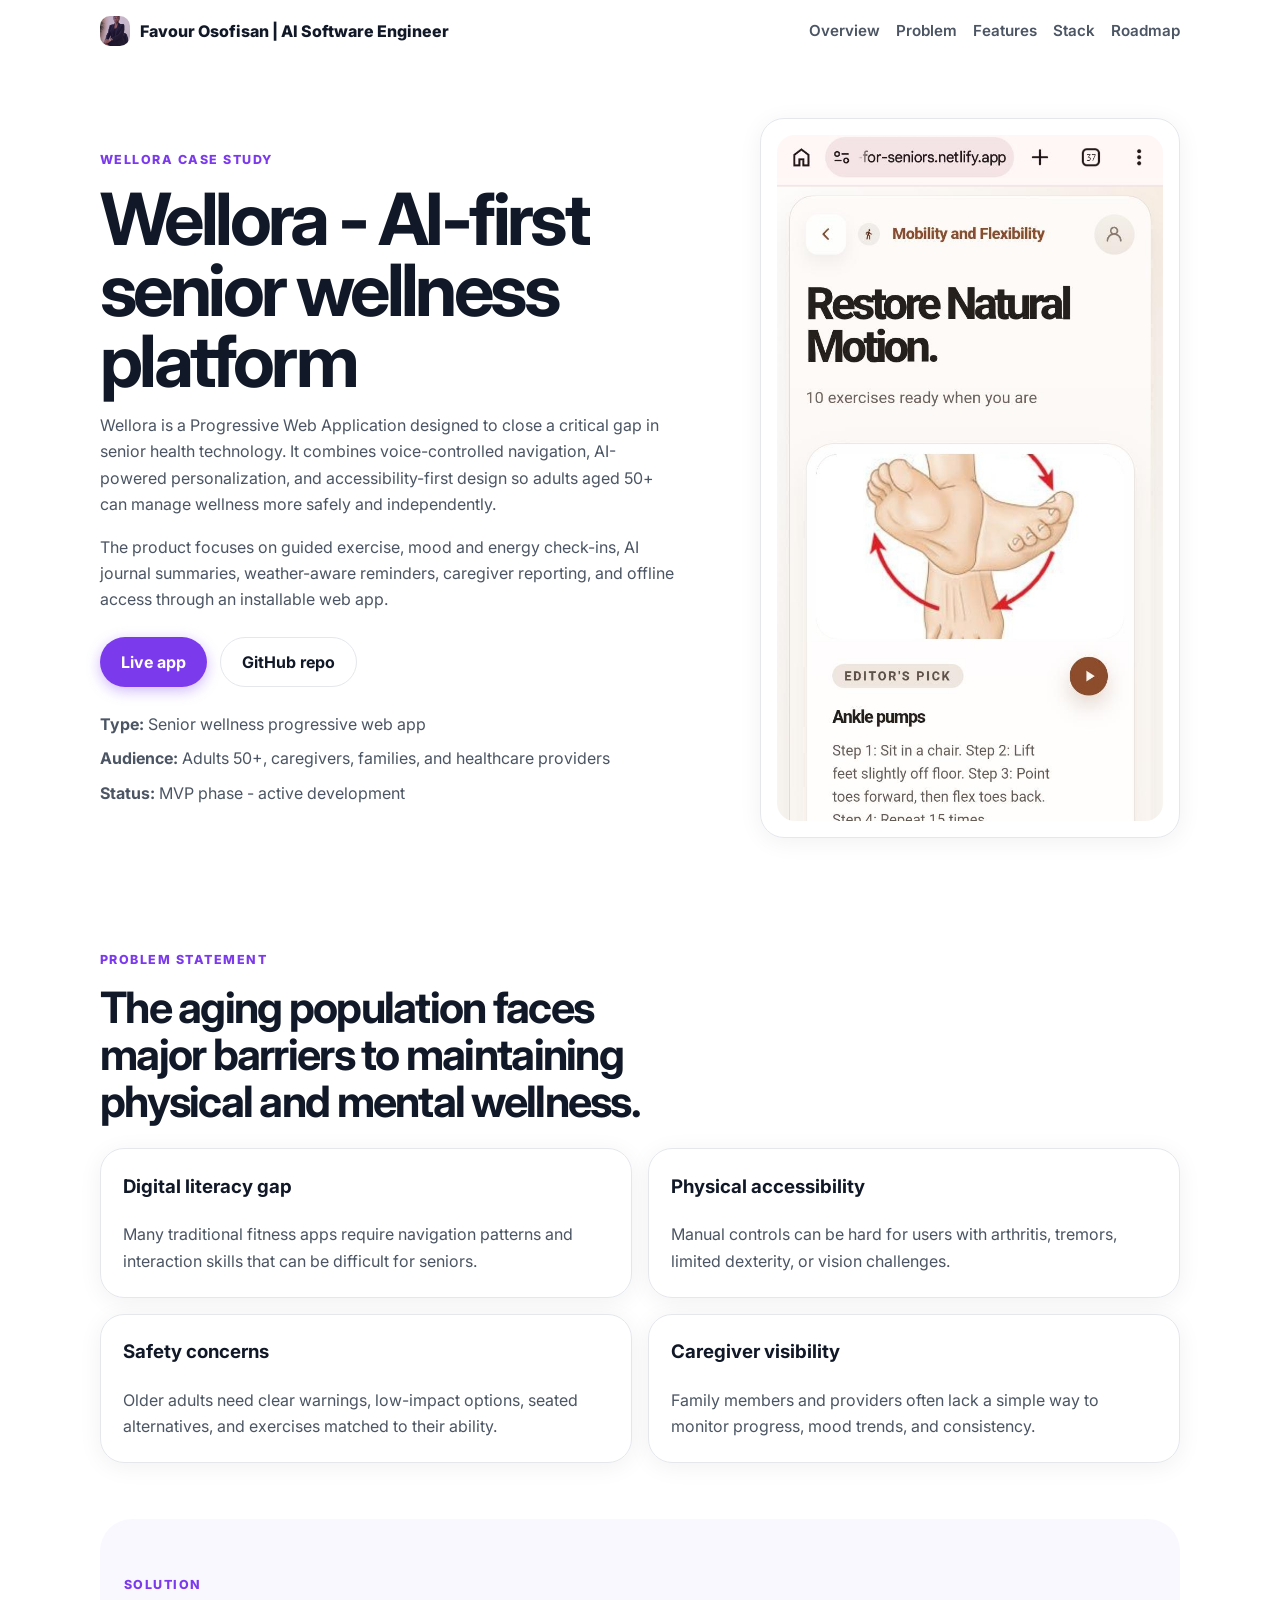
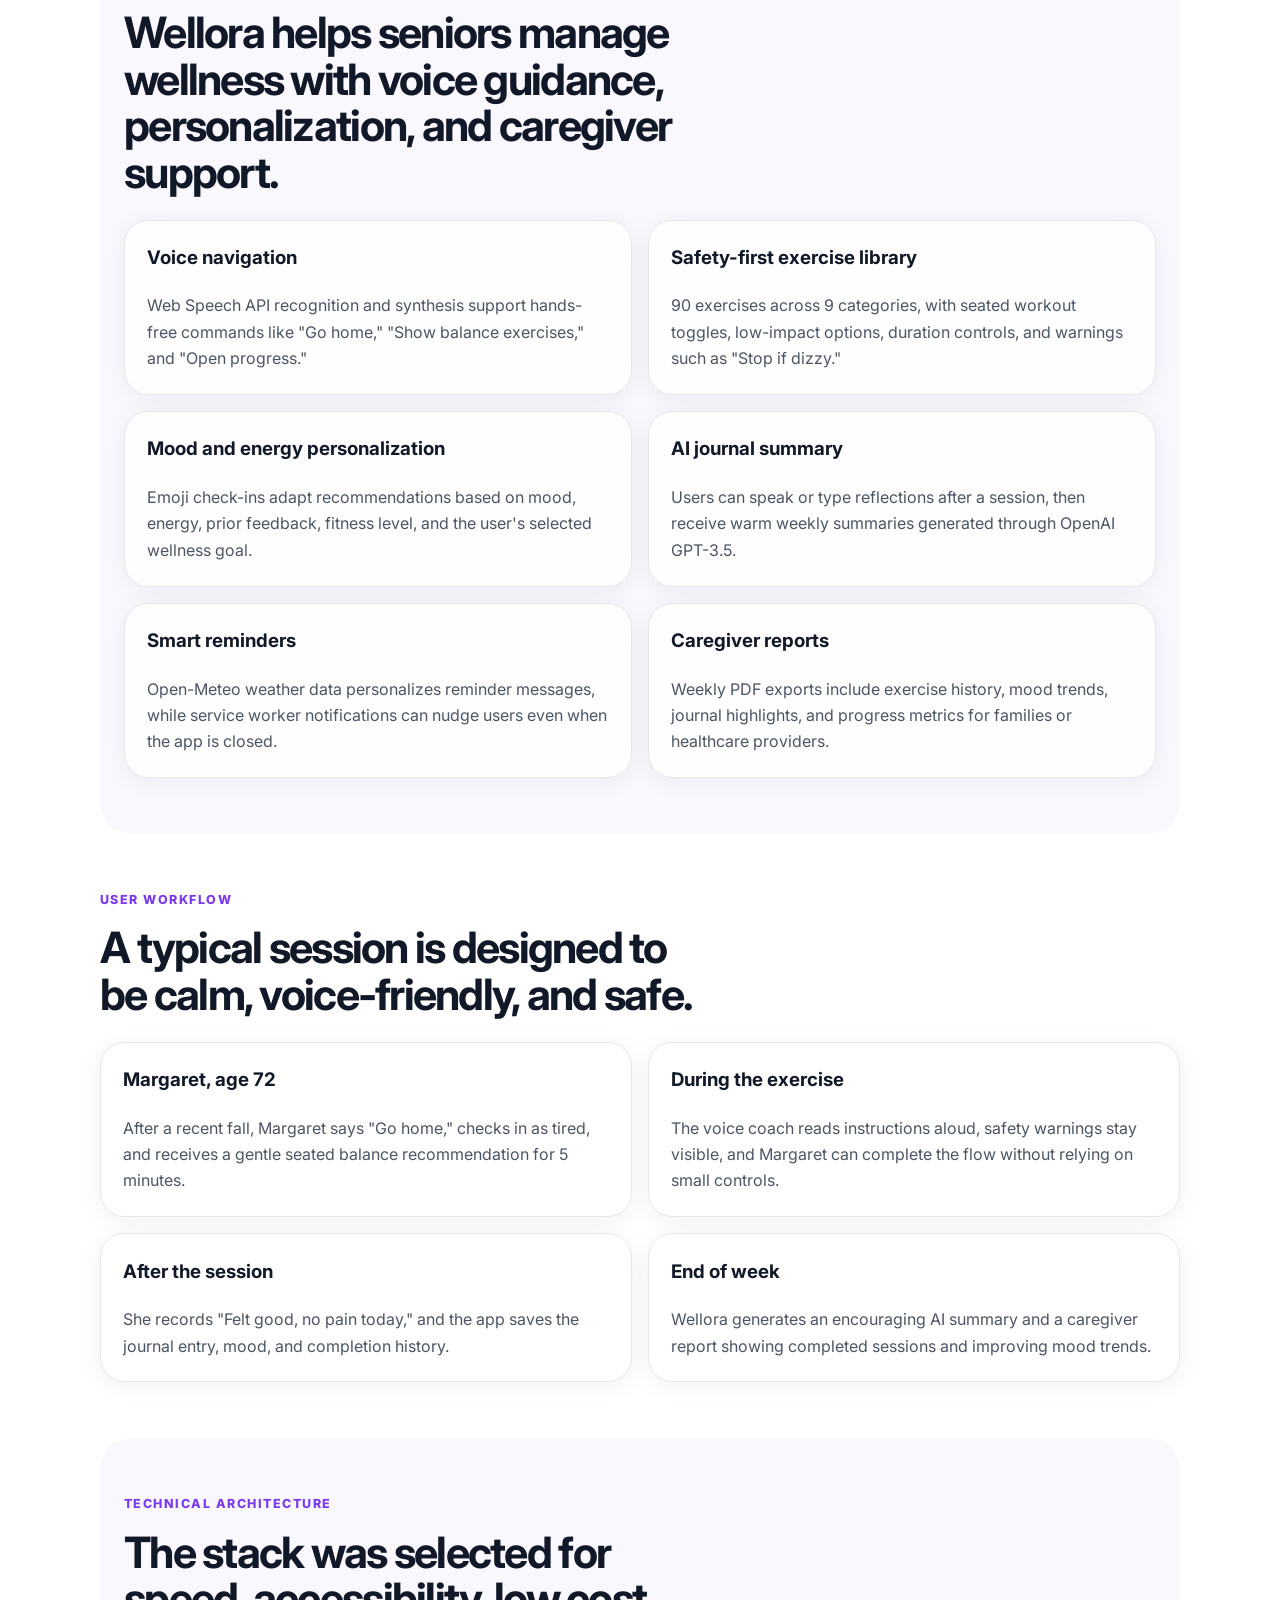
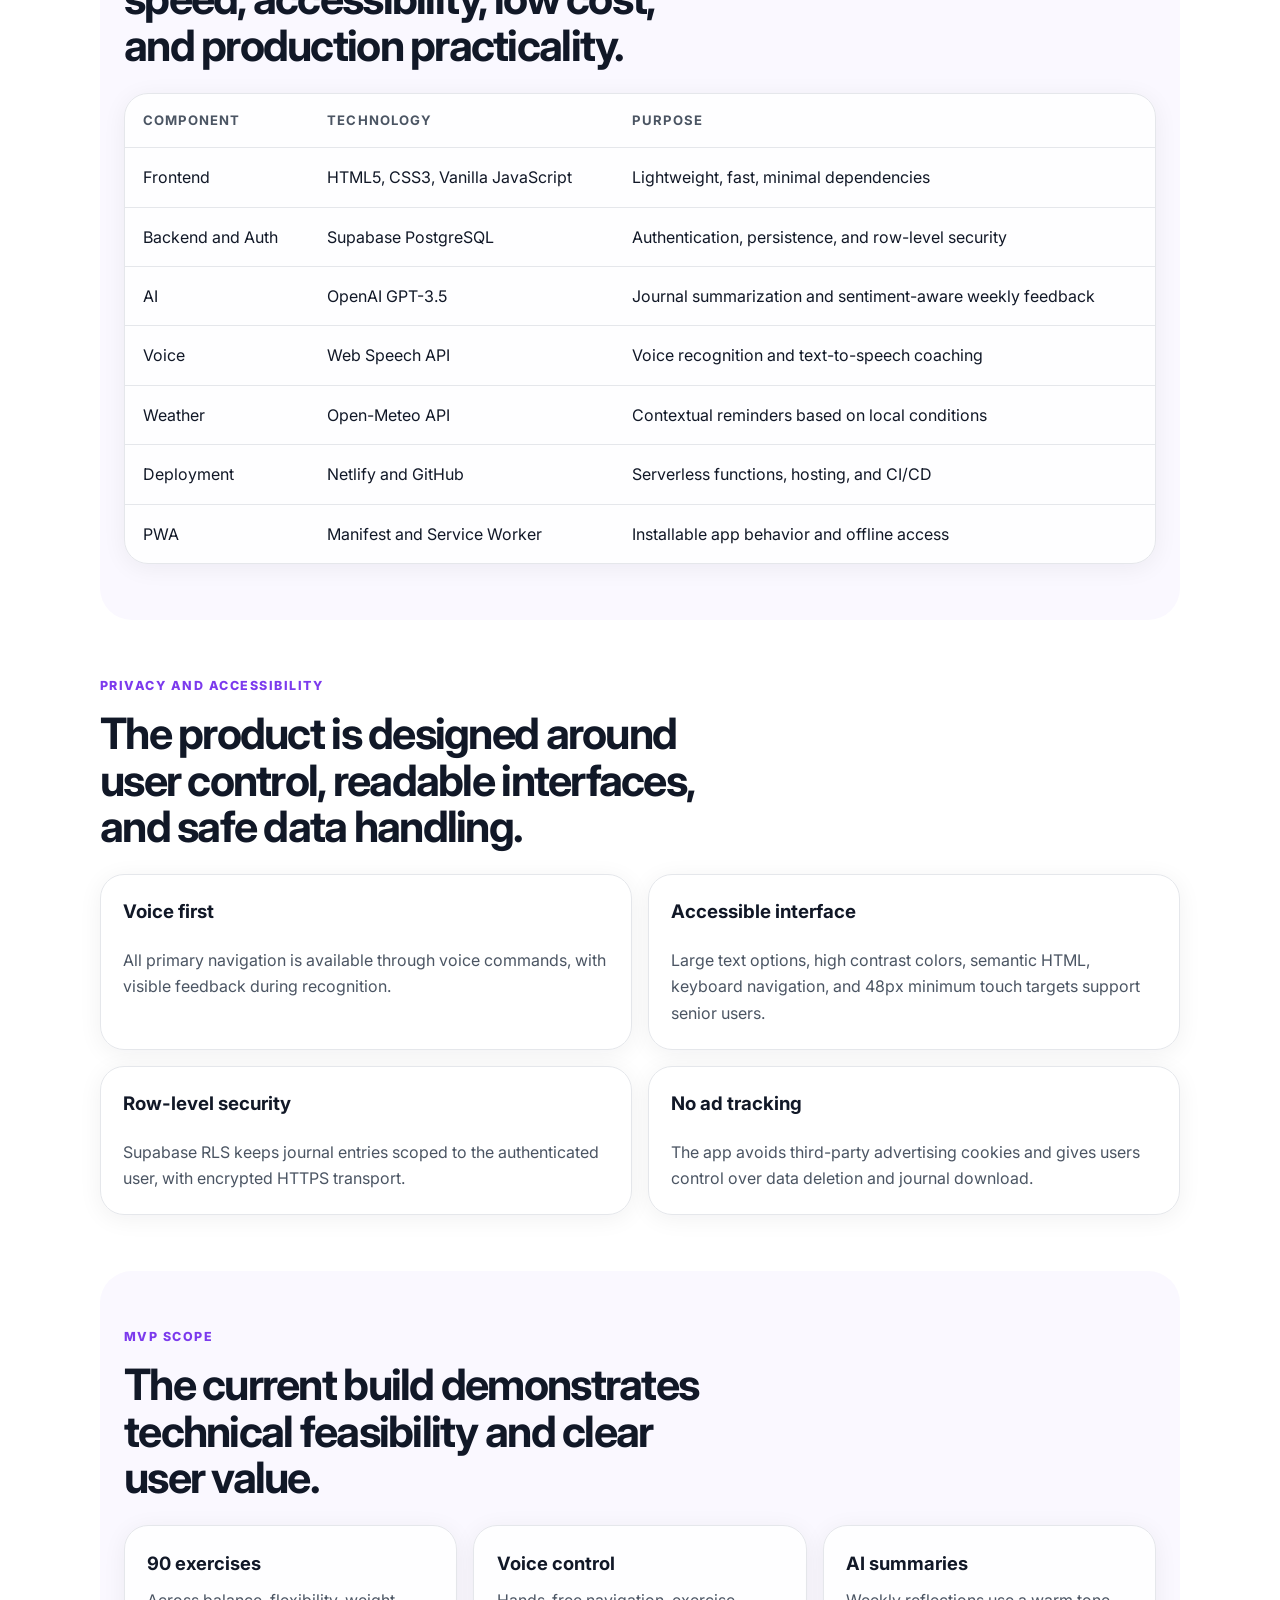
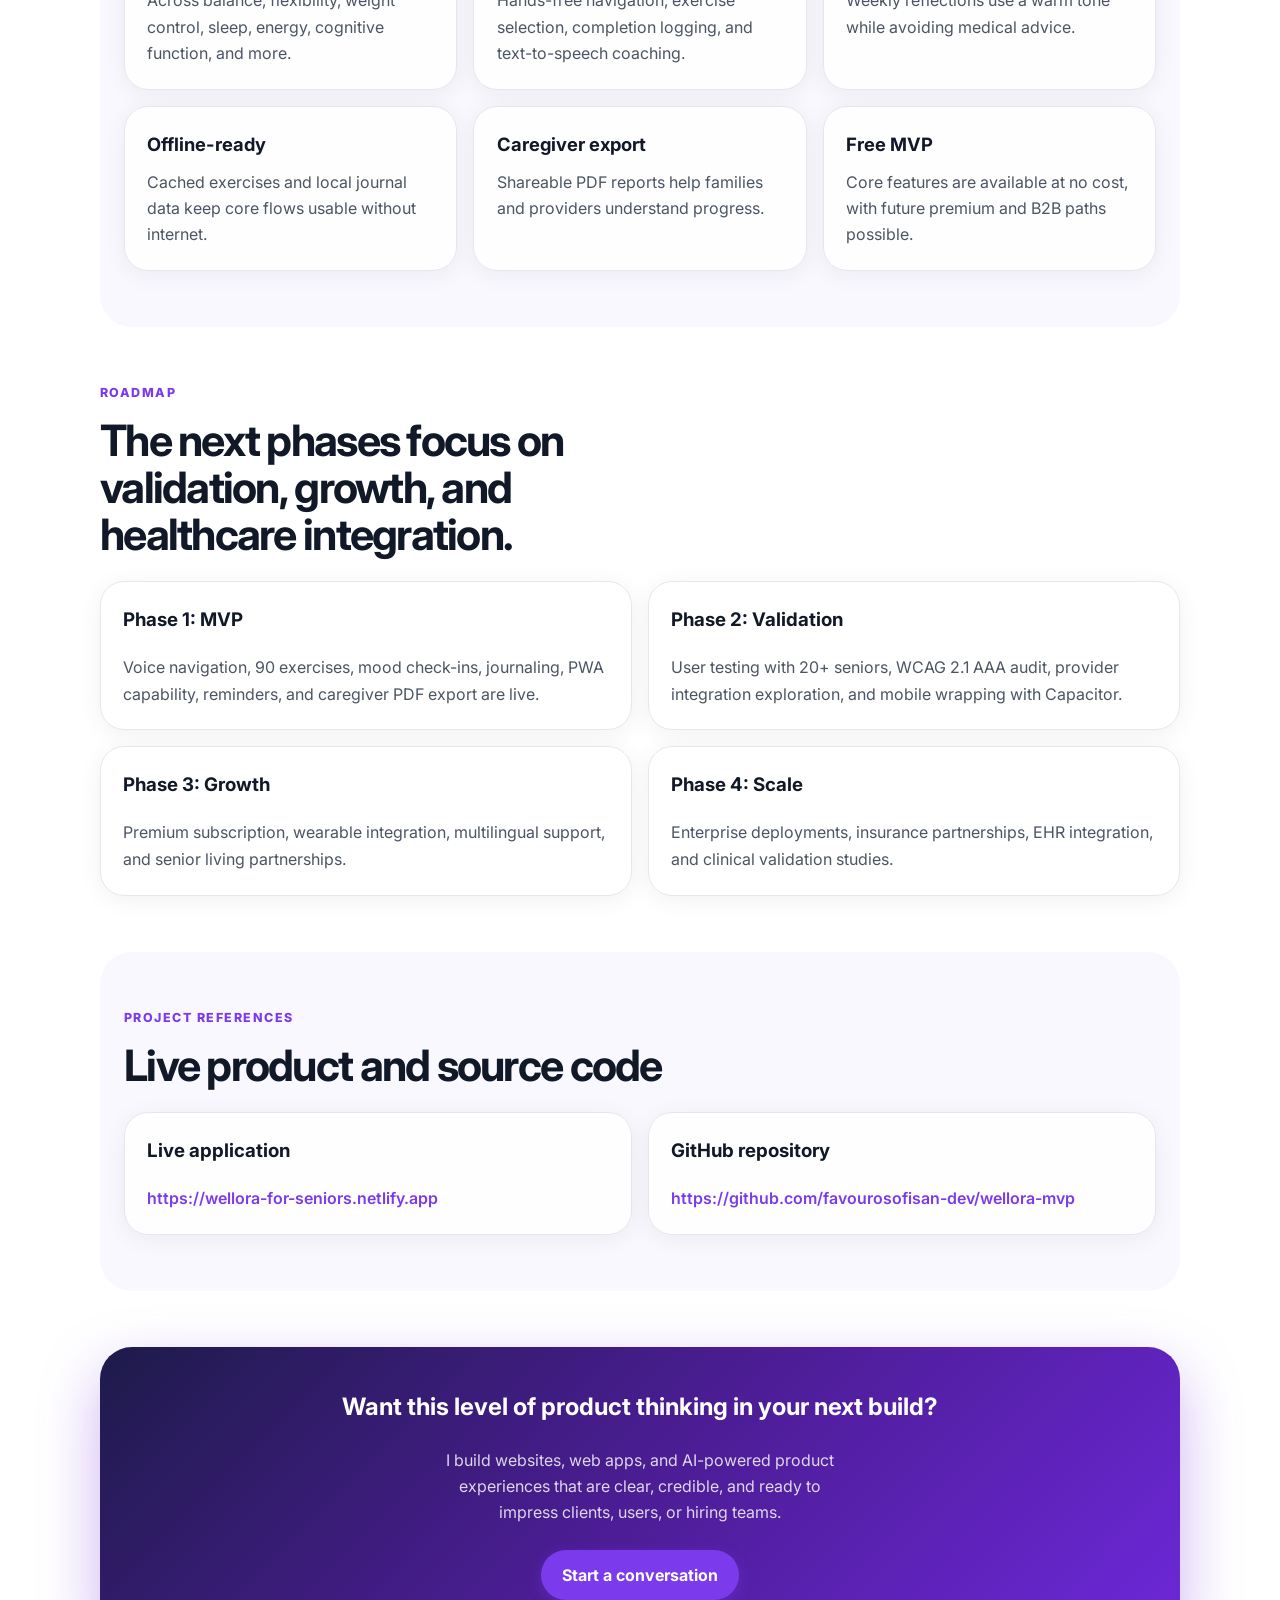
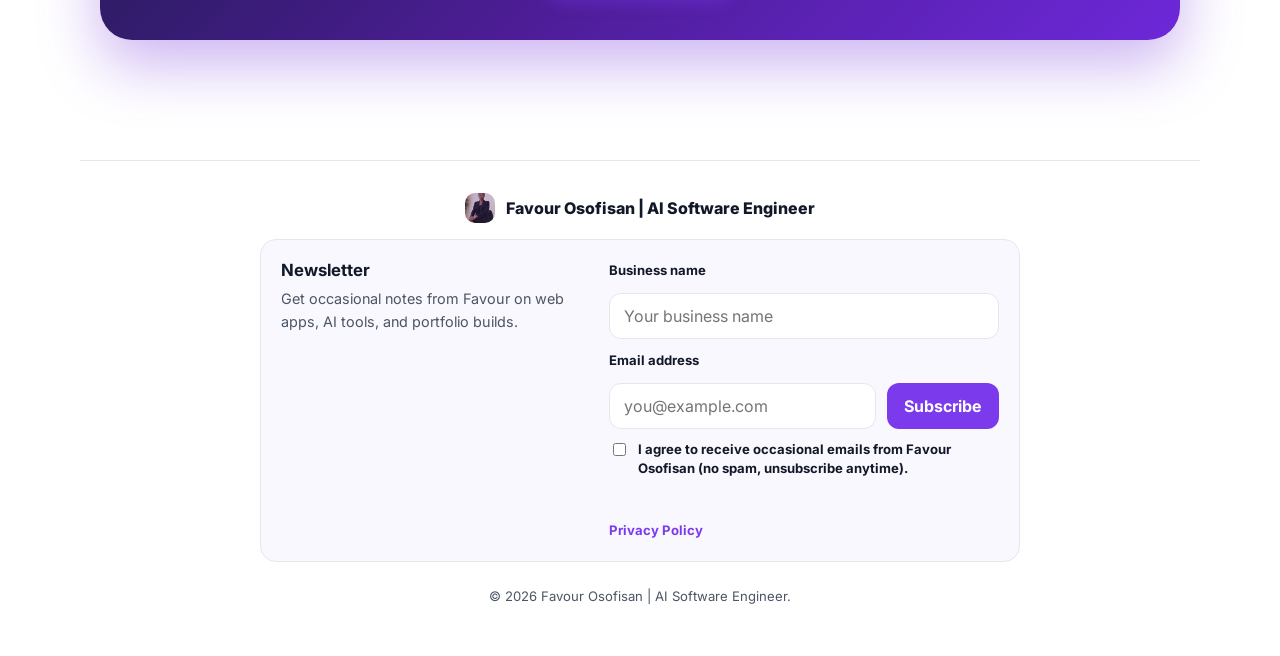
==== commit d43ee275: "Add business name to newsletter signups" ====
--- a/wellora-case-study/index.html
+++ b/wellora-case-study/index.html
@@ -325,6 +325,8 @@
           <p>Get occasional notes from Favour on web apps, AI tools, and portfolio builds.</p>
         </div>
         <form class="footer-newsletter-form" data-newsletter-form>
+          <label for="footer-newsletter-business">Business name</label>
+          <input class="newsletter-text-input" id="footer-newsletter-business" name="business_name" type="text" autocomplete="organization" placeholder="Your business name" />
           <label for="footer-newsletter-email">Email address</label>
           <div class="footer-newsletter-row">
             <input id="footer-newsletter-email" name="email" type="email" autocomplete="email" placeholder="you@example.com" required />
--- a/wellora-case-study/style.css
+++ b/wellora-case-study/style.css
@@ -360,6 +360,22 @@
   font-weight: 700;
 }
 
+.newsletter-text-input {
+  width: 100%;
+  min-height: 46px;
+  padding: 0 0.9rem;
+  border: 1px solid var(--border);
+  border-radius: 12px;
+  background: #fff;
+  color: var(--text);
+  font: inherit;
+}
+
+.newsletter-text-input:focus {
+  outline: 3px solid rgba(124, 58, 237, 0.16);
+  border-color: var(--accent);
+}
+
 .footer-newsletter-row {
   display: grid;
   gap: 0.65rem;
